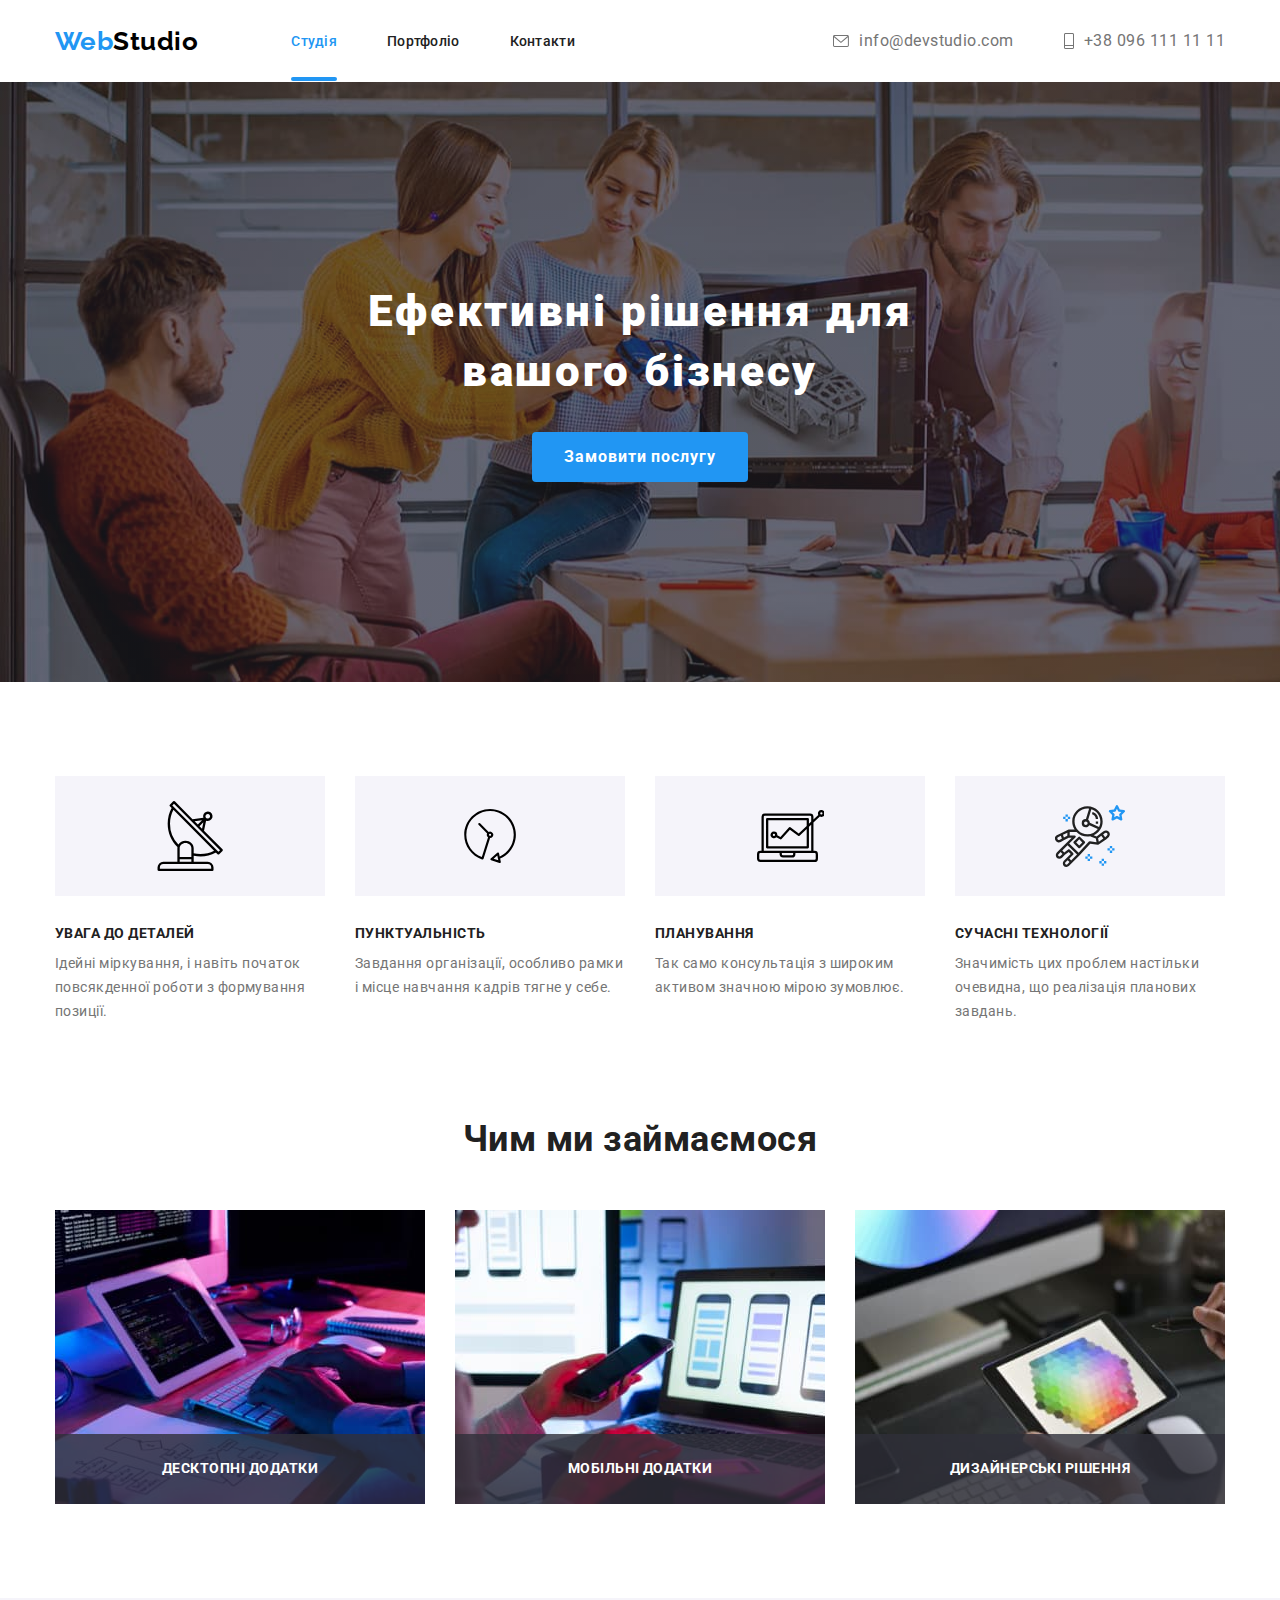
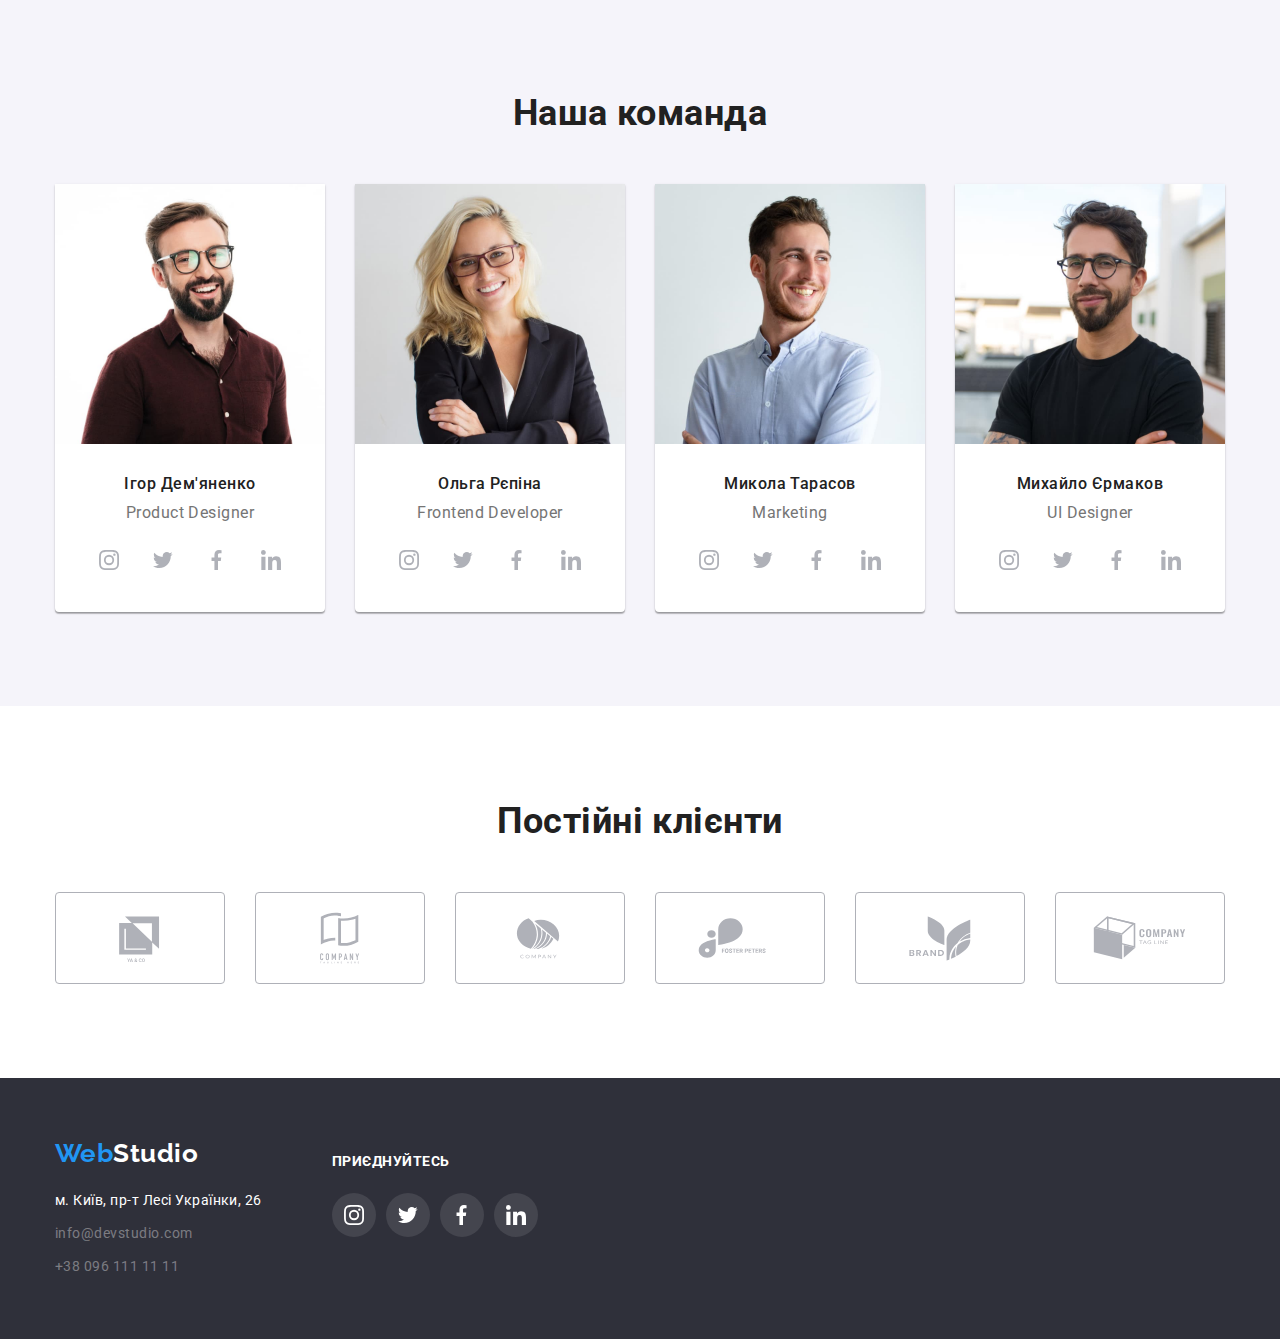
==== index.html @ a4d0cd3f "Initial commit" ====
<!DOCTYPE html>
<html lang="uk">
  <head>
    <meta charset="UTF-8" />
    <meta http-equiv="X-UA-Compatible" content="IE=edge" />
    <meta name="viewport" content="width=device-width, initial-scale=1.0" />
    <title>Головна</title>
    <link
      href="https://fonts.googleapis.com/css2?family=Raleway:wght@700&family=Roboto:wght@400;500;700;900&display=swap"
      rel="stylesheet"
    />
    <link
      rel="stylesheet"
      href="https://cdnjs.cloudflare.com/ajax/libs/modern-normalize/1.1.0/modern-normalize.min.css"
    />
    <link rel="stylesheet" href="./css/styles.css" />
  </head>
  <body>
    <!--headline-->
    <header>
      <div class="container main-nav">
        <!-- container -->
        <!-- <nav> -->
        <a href="index.html" class="logo">
          Web<span class="logoheader">Studio</span>
        </a>
        <ul class="site-nav">
          <li class="item">
            <a href="index.html" class="link current">Студія</a>
          </li>
          <li class="item">
            <a href="portfolio.html" class="link">Портфоліо</a>
          </li>
          <li class="item">
            <a href="" class="link">Контакти</a>
          </li>
        </ul>
        <!-- </nav> -->
        <ul class="site-nav-contact">
          <li class="contact-nav">
            <a href="mailto:info@devstudio.com" class="contact">
              <svg class="contact-top" width="16px" height="12px">
                <use href="./images/icons.svg#icon-envelope-1"></use>
              </svg>

              info@devstudio.com</a
            >
          </li>

          <li class="contact-nav">
            <a href="tel:+380961111111" class="contact">
              <svg class="contact-top" width="10px" height="16px">
                <use href="./images/icons.svg#icon-mob2"></use>
              </svg>
              +38 096 111 11 11</a
            >
          </li>
        </ul>
      </div>
    </header>
    <!--герой-->
    <main>
      <section class="primary-hero">
        <div class="container">
          <h1 class="hero">Ефективні рішення для<br />вашого бізнесу</h1>

          <button data-modal-open type="button" class="hero-button">
            Замовити послугу
          </button>
          <div data-modal class="backdrop is-hidden">
            <div class="modal">
              <button data-modal-close class="close">
                <svg class="close-down" width="11px" height="11px">
                  <use href="./images/icons.svg#icon-close-button"></use>
                </svg>
              </button>
            </div>
          </div>
        </div>
      </section>
      <!--main-->
      <section>
        <div class="container">
          <h2 class="visually-hidden">Наші переваги</h2>
          <ul class="advantage">
            <li class="advantage-item">
              <div class="thumb">
                <div class="thumb-advantage">
                  <svg class="picture" width="70px" height="70px">
                    <use href="./images/icons.svg#icon-antena1"></use>
                  </svg>
                </div>
                <h3 class="title">УВАГА ДО ДЕТАЛЕЙ</h3>
                <p class="text">
                  Ідейні міркування, і навіть початок повсякденної роботи з
                  формування позиції.
                </p>
              </div>
            </li>
            <li class="advantage-item">
              <div class="thumb">
                <div class="thumb-advantage">
                  <svg class="picture" width="70px" height="54px">
                    <use href="./images/icons.svg#icon-watch2"></use>
                  </svg>
                </div>
                <h3 class="title">ПУНКТУАЛЬНІСТЬ</h3>
                <p class="text">
                  Завдання організації, особливо рамки і місце навчання кадрів
                  тягне у себе.
                </p>
              </div>
            </li>

            <li class="advantage-item">
              <div class="thumb">
                <div class="thumb-advantage">
                  <svg class="picture" width="67px" height="70px">
                    <use href="./images/icons.svg#icon-monitor3"></use>
                  </svg>
                </div>
                <h3 class="title">ПЛАНУВАННЯ</h3>
                <p class="text">
                  Так само консультація з широким активом значною мірою
                  зумовлює.
                </p>
              </div>
            </li>

            <li class="advantage-item">
              <div class="thumb">
                <div class="thumb-advantage">
                  <svg class="picture" width="70px" height="70px">
                    <use href="./images/icons.svg#icon-astronaut4"></use>
                  </svg>
                </div>

                <h3 class="title">СУЧАСНІ ТЕХНОЛОГІЇ</h3>
                <p class="text">
                  Значимість цих проблем настільки очевидна, що реалізація
                  планових завдань.
                </p>
              </div>
            </li>
          </ul>
        </div>
      </section>

      <!--specialization-->
      <section class="main-headline">
        <div class="container">
          <h2 class="headline">Чим ми займаємося</h2>
          <ul class="images-work">
            <li class="images-work-item">
              <img src="images/komp1.jpg" alt="комп'ютер" width="370" />
              <div class="images-text">
                <p class="images-name">ДЕСКТОПНІ ДОДАТКИ</p>
              </div>
            </li>
            <li class="images-work-item">
              <img src="images/nout2.jpg" alt="ноутбук" width="370" />
              <div class="images-text">
                <p class="images-name">МОБІЛЬНІ ДОДАТКИ</p>
              </div>
            </li>
            <li class="images-work-item">
              <img src="images/planshet3.jpg" alt="планшет" width="370" />
              <div class="images-text">
                <p class="images-name">ДИЗАЙНЕРСЬКІ РІШЕННЯ</p>
              </div>
            </li>
          </ul>
        </div>
      </section>
      <!--people-->
      <section class="t-person">
        <div class="container">
          <h2 class="headline">Наша команда</h2>

          <ul class="team">
            <li class="team-person">
              <img
                src="images/demyanenko4.jpg"
                alt="Ігор Дем'яненко"
                width="270"
              />
              <h3 class="person-name">Ігор Дем'яненко</h3>
              <p class="position">Product Designer</p>

              <ul class="network">
                <li class="item-network">
                  <a href="" class="it-network">
                    <svg class="logo-network" width="20px" height="20px">
                      <use href="./images/icons.svg#icon-instagram1"></use>
                    </svg>
                  </a>
                </li>

                <li class="item-network">
                  <a href="" class="it-network">
                    <svg class="logo-network" width="20px" height="20px">
                      <use href="./images/icons.svg#icon-twitter2"></use>
                    </svg>
                  </a>
                </li>
                <li class="item-network">
                  <a href="" class="it-network">
                    <svg class="logo-network" width="20px" height="20px">
                      <use href="./images/icons.svg#icon-facebook3"></use>
                    </svg>
                  </a>
                </li>
                <li class="item-network">
                  <a href="" class="it-network">
                    <svg class="logo-network" width="20px" height="20px">
                      <use href="./images/icons.svg#icon-linkedin4"></use>
                    </svg>
                  </a>
                </li>
              </ul>
            </li>
            <li class="team-person">
              <img src="images/repina1.jpg" alt="Ольга Рєпіна" width="270" />
              <h3 class="person-name">Ольга Рєпіна</h3>
              <p class="position">Frontend Developer</p>

              <ul class="network">
                <li class="item-network">
                  <a href="" class="it-network">
                    <svg class="logo-network" width="20px" height="20px">
                      <use href="./images/icons.svg#icon-instagram1"></use>
                    </svg>
                  </a>
                </li>

                <li class="item-network">
                  <a href="" class="it-network">
                    <svg class="logo-network" width="20px" height="20px">
                      <use href="./images/icons.svg#icon-twitter2"></use>
                    </svg>
                  </a>
                </li>
                <li class="item-network">
                  <a href="" class="it-network">
                    <svg class="logo-network" width="20px" height="20px">
                      <use href="./images/icons.svg#icon-facebook3"></use>
                    </svg>
                  </a>
                </li>
                <li class="item-network">
                  <a href="" class="it-network">
                    <svg class="logo-network" width="20px" height="20px">
                      <use href="./images/icons.svg#icon-linkedin4"></use>
                    </svg>
                  </a>
                </li>
              </ul>
            </li>

            <li class="team-person">
              <img src="images/tarasov2.jpg" alt="Микола Тарасов" width="270" />
              <h3 class="person-name">Микола Тарасов</h3>
              <p class="position">Marketing</p>

              <ul class="network">
                <li class="item-network">
                  <a href="" class="it-network">
                    <svg class="logo-network" width="20px" height="20px">
                      <use href="./images/icons.svg#icon-instagram1"></use>
                    </svg>
                  </a>
                </li>

                <li class="item-network">
                  <a href="" class="it-network">
                    <svg class="logo-network" width="20px" height="20px">
                      <use href="./images/icons.svg#icon-twitter2"></use>
                    </svg>
                  </a>
                </li>
                <li class="item-network">
                  <a href="" class="it-network">
                    <svg class="logo-network" width="20px" height="20px">
                      <use href="./images/icons.svg#icon-facebook3"></use>
                    </svg>
                  </a>
                </li>
                <li class="item-network">
                  <a href="" class="it-network">
                    <svg class="logo-network" width="20px" height="20px">
                      <use href="./images/icons.svg#icon-linkedin4"></use>
                    </svg>
                  </a>
                </li>
              </ul>
            </li>
            <li class="team-person">
              <img
                src="images/yermakov3.jpg"
                alt="Михайло Єрмаков"
                width="270"
              />
              <h3 class="person-name">Михайло Єрмаков</h3>
              <p class="position">UI Designer</p>
              <ul class="network">
                <li class="item-network">
                  <a href="" class="it-network">
                    <svg class="logo-network" width="20px" height="20px">
                      <use href="./images/icons.svg#icon-instagram1"></use>
                    </svg>
                  </a>
                </li>

                <li class="item-network">
                  <a href="" class="it-network">
                    <svg class="logo-network" width="20px" height="20px">
                      <use href="./images/icons.svg#icon-twitter2"></use>
                    </svg>
                  </a>
                </li>
                <li class="item-network">
                  <a href="" class="it-network">
                    <svg class="logo-network" width="20px" height="20px">
                      <use href="./images/icons.svg#icon-facebook3"></use>
                    </svg>
                  </a>
                </li>
                <li class="item-network">
                  <a href="" class="it-network">
                    <svg class="logo-network" width="20px" height="20px">
                      <use href="./images/icons.svg#icon-linkedin4"></use>
                    </svg>
                  </a>
                </li>
              </ul>
            </li>
          </ul>
        </div>
      </section>

      <section>
        <div class="container">
          <h2 class="headline">Постійні клієнти</h2>
          <ul class="customers">
            <li class="item-customers">
              <a href="" class="link-logo">
                <svg class="logo-customers" width="106px" height="60px">
                  <use href="./images/icons.svg#icon-Logo1"></use>
                </svg>
              </a>
            </li>
            <li class="item-customers">
              <a href="" class="link-logo">
                <svg class="logo-customers" width="106px" height="60px">
                  <use href="./images/icons.svg#icon-Logo2"></use>
                </svg>
              </a>
            </li>
            <li class="item-customers">
              <a href="" class="link-logo">
                <svg class="logo-customers" width="106px" height="60px">
                  <use href="./images/icons.svg#icon-Logo3"></use>
                </svg>
              </a>
            </li>
            <li class="item-customers">
              <a href="" class="link-logo">
                <svg class="logo-customers" width="106px" height="60px">
                  <use href="./images/icons.svg#icon-Logo4"></use>
                </svg>
              </a>
            </li>
            <li class="item-customers">
              <a href="" class="link-logo">
                <svg class="logo-customers" width="106px" height="60px">
                  <use href="./images/icons.svg#icon-Logo5"></use>
                </svg>
              </a>
            </li>

            <li class="item-customers">
              <a href="" class="link-logo">
                <svg class="logo-customers" width="106px" height="60px">
                  <use href="./images/icons.svg#icon-Logo6"></use>
                </svg>
              </a>
            </li>
          </ul>
        </div>
      </section>
    </main>
    <!--footer-->
    <footer class="footer">
      <div class="container foot-address">
        <div class="cont-footer">
          <a href="index.html" class="logo">
            Web<span class="logofooter">Studio</span>
          </a>

          <div>
            <address class="address info-address">
              <ul>
                <li>
                  <p class="addressfooter">м. Київ, пр-т Лесі Українки, 26</p>
                </li>
                <li>
                  <a href="mailto:info@devstudio.com" class="contactfooter">
                    info@devstudio.com
                  </a>
                </li>
                <li>
                  <a href="tel:+380961111111" class="contactfooter-tel"
                    >+38 096 111 11 11
                  </a>
                </li>
              </ul>
            </address>
          </div>
        </div>

        <div class="foot-network">
          <p class="join">ПРИЄДНУЙТЕСЬ</p>

          <ul class="footer-network-link">
            <li class="footer-network">
              <a href="" class="foot-logo">
                <svg class="footer-logo-network" width="20px" height="20px">
                  <use href="./images/icons.svg#icon-instagram1"></use>
                </svg>
              </a>
            </li>

            <li class="footer-network">
              <a href="" class="foot-logo">
                <svg class="footer-logo-network" width="20px" height="20px">
                  <use href="./images/icons.svg#icon-twitter2"></use>
                </svg>
              </a>
            </li>
            <li class="footer-network">
              <a href="" class="foot-logo">
                <svg class="footer-logo-network" width="20px" height="20px">
                  <use href="./images/icons.svg#icon-facebook3"></use>
                </svg>
              </a>
            </li>
            <li class="footer-network">
              <a href="" class="foot-logo">
                <svg class="footer-logo-network" width="20px" height="20px">
                  <use href="./images/icons.svg#icon-linkedin4"></use>
                </svg>
              </a>
            </li>
          </ul>
        </div>
      </div>
    </footer>
    <script src="./js/modal.js"></script>
  </body>
</html>
---- css/styles.css ----
body {
  color: #757575;
  letter-spacing: 0.03em;
  background-color: #ffffff;
  font-family: Roboto, sans-serif;
  border: 0;
  margin: 0;
}

.container {
  margin-left: auto;
  margin-right: auto;
  width: 1200px;
  padding-left: 15px;
  padding-right: 15px;
}
.portfolio-main {
  border-top: 1px solid #ececec;
}
.main-nav {
  display: flex;
  align-items: center;
  margin: auto;
  width: 1200px;
}
img {
  display: block;
  max-width: 100%;
  height: auto;
}

section {
  padding-top: 94px;
  padding-bottom: 94px;
}
ul,
p,
h2 {
  padding: 0;
  margin: 0;
  list-style: none;
}
.main-headline {
  padding-top: 0;
}
.link,
.logo,
.contact,
.logofooter,
.contactfooter,
.contactfooter-tel {
  text-decoration: none;
  animation-timing-function: cubic-bezier(0.4, 0, 0.2, 1);
  transition-duration: 250ms;
}
:root {
  --text-color: #757575;

  /* основний колір */
  --title-color: #212121;

  /* колір герой */
  --hero-color: #ffffff;

  /* акцент колір */
  --accent-color: #2196f3;

  /* color fon hero */
  --background-color-hero: #2f303a;

  /* fon doka color*/
  --bg-color: #f5f4fa;

  --logo-network-color: #afb1b8;

  --item-work-gap: 30px;
}

.contact:focus,
.contact:hover {
  cursor: pointer;
  color: var(--accent-color);
}
.contact-nav {
  display: flex;
}

.site-nav .link.current {
  color: var(--accent-color);
  position: relative;
}
.site-nav .link.current::after {
  content: "";
  position: absolute;
  bottom: 0;
  display: block;
  width: 100%;
  height: 4px;
  background-color: var(--accent-color);
  border-radius: 2px;
}
.site-nav .item {
  margin-right: 50px;
}
.site-nav .item:last-child {
  margin-right: 0;
}
.site-nav {
  display: flex;
  margin-left: 93px;
  font-weight: 500;
  font-size: 14px;
  line-height: 1, 14;
  letter-spacing: 0.02em;
  align-items: center;
}
.logo {
  color: var(--accent-color);
  font-family: "Raleway";
  font-weight: 700;
  font-size: 26px;
  line-height: 1.19;
}
.logoheader {
  color: #000000;
}

.link {
  color: var(--title-color);
  padding: 32px 0;
  display: block;
  animation-timing-function: cubic-bezier(0.4, 0, 0.2, 1);
  transition-duration: 250ms;
}
.site-nav-contact {
  display: flex;
  margin-left: auto;
}
.site-nav-contact .contact-nav + .contact-nav {
  margin-left: 50px;
}
.contact {
  display: flex;
  align-items: center;
  color: var(--text-color);
  padding: 32px 0;
  animation-timing-function: cubic-bezier(0.4, 0, 0.2, 1);
  transition-duration: 250ms;
}
.contact-top {
  fill: currentColor;
  margin-right: 10px;
}

.footer {
  background-color: var(--background-color-hero);
}
.link:hover,
.link:focus {
  color: var(--accent-color);
  cursor: pointer;
}

.button-portfolio:hover,
.button-portfolio:focus {
  outline: none;
  color: var(--hero-color);
  background-color: var(--accent-color);
  cursor: pointer;
  box-shadow: 0 2px 2px rgba(0, 0, 0, 0.12), 0 1px 2px rgba(0, 0, 0, 0.08),
    0 3px 1px rgba(0, 0, 0, 0.1);
}
.headline {
  margin-top: 0;
  margin-bottom: 50px;
  color: var(--title-color);
  font-weight: 700;
  font-size: 36px;
  line-height: 1.17;
  text-align: center;
}
.primary-hero {
  text-align: center;
  background-color: var(--background-color-hero);
  padding: 200px 0;
  max-width: 1600px;
  margin-left: auto;
  margin-right: auto;
  background-image: linear-gradient(
      to right,
      rgba(47, 48, 58, 0.4),
      rgba(47, 48, 58, 0.4)
    ),
    url("../images/hero.jpg");
}

.hero {
  margin-bottom: 0;
  margin-top: 0;
  color: var(--hero-color);
  font-weight: 900;
  font-size: 44px;
  line-height: 1.36;
  letter-spacing: 0.06em;
  text-align: center;
}
.hero-button {
  padding: 10px 32px;
  margin-top: 30px;
  font-family: Roboto, sans-serif;
  cursor: pointer;
  color: var(--hero-color);
  background-color: var(--accent-color);
  border: var(--accent-color);
  font-weight: 700;
  font-size: 16px;
  line-height: 1.88;
  letter-spacing: 0.06em;
  border-radius: 4px;
  animation-timing-function: cubic-bezier(0.4, 0, 0.2, 1);
  transition-duration: 250ms;
}

.hero-button:hover,
.hero-button:focus {
  background-color: #188ce8;
  border: #188ce8;
}
.images-work {
  display: flex;
  justify-content: center;
}
.images-work-item {
  margin-right: 30px;
  position: relative;
}
.images-work-item:nth-child(3n) {
  margin-right: 0;
}
.images-text {
  display: flex;
  position: absolute;
  height: 70px;
  width: 370px;
  background-color: rgba(47, 48, 58, 0.8);
  bottom: 0;
  align-items: center;
  justify-content: center;
}
.images-name {
  color: var(--hero-color);
  font-weight: 700;
  font-size: 14px;
  line-height: 1.14;
}
.team {
  display: flex;
}
.team-person {
  background-color: var(--hero-color);
  border: 0;
  border-radius: 0px 0px 4px 4px;
  margin-right: 30px;
  box-shadow: 0px 2px 1px rgba(0, 0, 0, 0.2), 0px 1px 1px rgba(0, 0, 0, 0.14),
    0px 1px 3px rgba(0, 0, 0, 0.12);
}
.team-person:nth-child(4n) {
  margin-right: 0;
}
.thumb {
  display: block;
  border-radius: 4px;
  width: 270px;
  margin-left: var(--item-work-gap);
  margin-top: var(--item-work-gap);
}
.thumb-advantage {
  display: flex;
  width: 270px;
  height: 120px;
  background-color: var(--bg-color);
  margin-bottom: var(--item-work-gap);
}
.picture {
  margin: auto;
}
.advantage {
  display: flex;
  padding: 0;
  margin: 0;
  margin-left: calc(-1 * var(--item-work-gap));
  margin-top: calc(-1 * var(--item-work-gap));
}
.advantage-item {
  display: block;
  width: 270px;
  margin-right: 30px;
}
.advantage-item:nth-child(4n) {
  margin-right: 0;
}
.person-name {
  margin-top: 30px;
  margin-bottom: 0;
  color: var(--title-color);
  font-weight: 500;
  font-size: 16px;
  line-height: 1.19;
  text-align: center;
}
.position {
  margin-top: 10px;
  margin-bottom: 16px;
  color: var(--text-color);
  font-size: 16px;
  line-height: 1.19;
  text-align: center;
}
.project-name {
  color: var(--title-color);
  font-weight: 700;
  font-size: 18px;
  line-height: 2;
  letter-spacing: 0.06em;
  padding-left: 24px;
  padding-top: 20px;
}
.project-example {
  color: var(--text-color);
  font-size: 16px;
  line-height: 1.88;
  margin-top: 4px;
  padding-left: 24px;
  padding-bottom: 20px;
}
/* logofooter*/
.logofooter {
  color: #ffffff;
  font-family: "Raleway";
  font-weight: 700;
  font-size: 26px;
  line-height: 1.19;
}
.logoweb {
  color: var(--accent-color);
}
.contactfooter {
  display: inline-block;
  color: #ffffff60;
  font-size: 14px;
  line-height: 1.71;
  margin-bottom: 9px;
  border: 0;
}
.addressfooter {
  color: #ffffff;
  font-size: 14px;
  line-height: 1.71;
  margin: 0;
  margin-bottom: 9px;
  display: inline-block;
  border: 0;
}
.address {
  margin-top: 20px;
  font-style: normal;
}
.button-portfolio {
  padding: 6px 22px;
  font-family: Roboto, sans-serif;
  color: var(--title-color);
  background-color: var(--bg-color);
  font-weight: 500;
  font-size: 16px;
  line-height: 1.63;
  border: 0;
  border-radius: 4px;
  animation-timing-function: cubic-bezier(0.4, 0, 0.2, 1);
  transition-duration: 250ms;
}
.main-bt-portfolio {
  margin-bottom: 50px;
}
.bt-portfolio > .main-bt-portfolio:not(:last-child) {
  margin-right: 8px;
}
.title {
  margin-top: 0;
  margin-bottom: 10px;
  color: var(--title-color);
  font-weight: 700;
  font-size: 14px;
  line-height: 1.14;
}
.text {
  margin-top: 0;
  margin-bottom: 0;
  font-size: 14px;
  line-height: 1.71;
}
.visually-hidden {
  position: absolute;
  white-space: nowrap;
  width: 1px;
  height: 1px;
  overflow: hidden;
  border: 0;
  padding: 0;
  clip: rect(0 0 0 0);
  clip-path: inset(50%);
  margin: -1px;
}
.bt-portfolio {
  display: flex;
  justify-content: center;
}
.work {
  display: flex;
  flex-wrap: wrap;
  padding: 0;
  margin: 0;
  margin-left: calc(-1 * var(--item-work-gap));
  margin-top: calc(-1 * var(--item-work-gap));
}
.card {
  outline: none;
  text-decoration: none;
}
.item-work {
  flex-basis: calc(100% / 3 - var(--item-work-gap));
  margin-left: var(--item-work-gap);
  margin-top: var(--item-work-gap);
  animation-timing-function: cubic-bezier(0.4, 0, 0.2, 1);
  transition-duration: 250ms;
}
.windows {
  position: absolute;
  top: 100%;
  left: 0;
  opacity: 0;
  animation-timing-function: cubic-bezier(0.4, 0, 0.2, 1);
  transition-duration: 250ms;
}
.card:hover .windows {
  opacity: 1;
  transform: translateY(-100%);
}
.card:focus .windows {
  opacity: 1;
  transform: translateY(-100%);
}

.item-work .card:focus .work-name {
  box-shadow: 1px 4px 6px rgba(0, 0, 0, 0.16), 0px 4px 4px rgba(0, 0, 0, 0.06),
    0px 1px 1px rgba(0, 0, 0, 0.12);
}
.text-windows {
  line-height: calc(28 / 18);
  letter-spacing: 0.03em;
  background-color: rgba(33, 150, 243, 0.9);
  color: var(--hero-color);
  font-weight: 400;
  font-size: 18px;
  width: 370px;
  height: 294px;
  padding: 63px 24px;
}
.card-thumb {
  position: relative;
  overflow: hidden;
}
.work .item-work:hover {
  box-shadow: 1px 4px 6px rgba(0, 0, 0, 0.16), 0px 4px 4px rgba(0, 0, 0, 0.06),
    0px 1px 1px rgba(0, 0, 0, 0.12);
}
.work-name {
  border: 1px solid #eeeeee;
}
.footer {
  margin-left: auto;
  margin-right: auto;
}
.t-person {
  background-color: var(--bg-color);
  margin-left: auto;
  margin-right: auto;
}
.foot-address {
  display: flex;
}
.cont-footer {
  padding-top: 60px;
  padding-bottom: 60px;
}
.foot-network {
  padding-top: 72px;
}
.contactfooter-tel {
  display: inline-block;
  color: #ffffff60;
  font-size: 14px;
  line-height: 1.71;
  border: 0;
}
.contactfooter:hover,
.contactfooter:focus,
.contactfooter-tel:hover,
.contactfooter-tel:focus {
  cursor: pointer;
  color: var(--accent-color);
}
.network {
  display: flex;
  justify-content: center;
  margin-bottom: var(--item-work-gap);
}
.it-network {
  display: flex;
  width: 44px;
  height: 44px;
  border-radius: 50%;
  fill: var(--logo-network-color);
  justify-content: center;
  align-items: center;
  animation-timing-function: cubic-bezier(0.4, 0, 0.2, 1);
  transition-duration: 250ms;
}
.item-network:not(:last-child) {
  margin-right: 10px;
}
.it-network:hover {
  border-radius: 50%;
  fill: var(--hero-color);
  background-color: var(--accent-color);
}
.it-network:focus-within {
  outline: none;
  border-radius: 50%;
  fill: var(--hero-color);
  background-color: var(--accent-color);
}
.customers {
  display: flex;
  margin: auto;
}
.link-logo {
  display: flex;
  margin: auto;
  width: 170px;
  height: 92px;
  padding: 16px 32px;
  border: 1px solid #afb1b8;
  border-radius: 4px;
  fill: var(--logo-network-color);
  animation-timing-function: cubic-bezier(0.4, 0, 0.2, 1);
  transition-duration: 250ms;
}
.link-logo:hover {
  cursor: pointer;
  border: 1px solid var(--accent-color);
  fill: var(--accent-color);
}
.logo-customers {
  display: flex;
  margin: auto;
}
.link-logo:focus {
  outline: none;
  border: 1px solid var(--accent-color);
  border-radius: 4px;
  fill: var(--accent-color);
}

.item-customers:not(:last-child) {
  margin-right: var(--item-work-gap);
}
.footer-info {
  display: flex;
}
.footer-network-link {
  display: flex;
}
.info-address {
  margin-right: 70px;
}
.footer-logo-network {
  fill: var(--hero-color);
  display: flex;
  margin: auto;
}
.foot-logo:hover {
  cursor: pointer;
  background-color: var(--accent-color);
}
.foot-logo {
  display: flex;
  height: 44px;
  width: 44px;
  border-radius: 50%;
  fill: var(--hero-color);
  justify-content: center;
  align-items: center;
  background-color: rgba(255, 255, 255, 0.1);
  animation-timing-function: cubic-bezier(0.4, 0, 0.2, 1);
  transition-duration: 250ms;
}
.footer-network:not(:last-child) {
  margin-right: 10px;
}
.join {
  margin-bottom: 20px;
  font-weight: 700;
  font-size: 14px;
  line-height: 1.63;
  color: var(--hero-color);
}
.foot-logo:focus {
  outline: none;
  cursor: pointer;
  background-color: var(--accent-color);
}
.backdrop {
  position: fixed;
  top: 0;
  left: 0;
  width: 100%;
  height: 100%;
  background-color: rgba(0, 0, 0, 0.2);
  animation-timing-function: cubic-bezier(0.4, 0, 0.2, 1);
  transition-duration: 250ms;
  background-color: rgba(0, 0, 0, 0.2);
  z-index: 1;
}
.modal {
  position: absolute;
  top: 50%;
  left: 50%;
  transform: translate(-50%, -50%);
  animation-timing-function: cubic-bezier(0.4, 0, 0.2, 1);
  height: 581px;
  width: 528px;
  background-color: var(--hero-color);
  box-shadow: 0 2px 1px rgba(0, 0, 0, 0.2), 0 1px 1px rgba(0, 0, 0, 0.14),
    0 1px 3px rgba(0, 0, 0, 0.12);
}
.backdrop.is-hidden {
  opacity: 0;
  pointer-events: none;
}
.close {
  outline: none;
  border: 1px solid rgba(0, 0, 0, 0.1);
  border-radius: 50%;
  width: 30px;
  height: 30px;
  position: absolute;
  top: 8px;
  right: 8px;
  background-color: var(--hero-color);
}
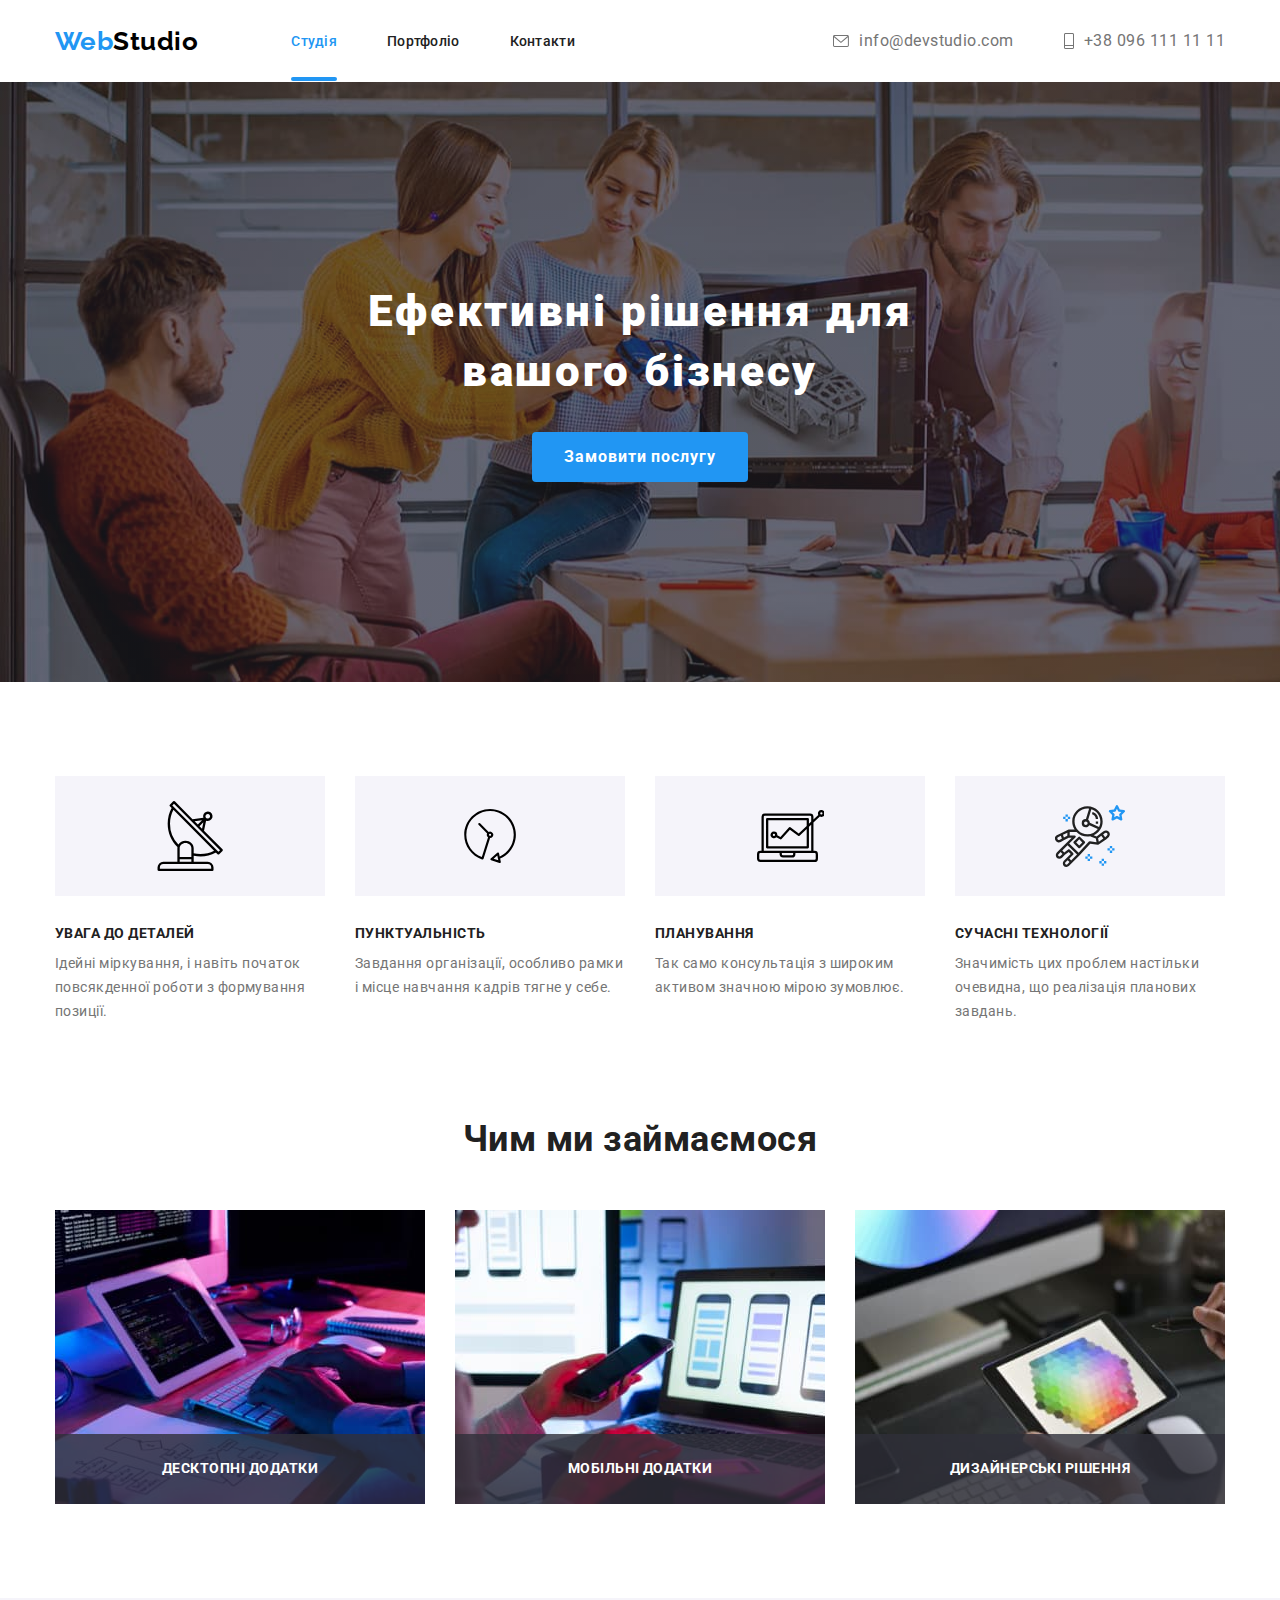
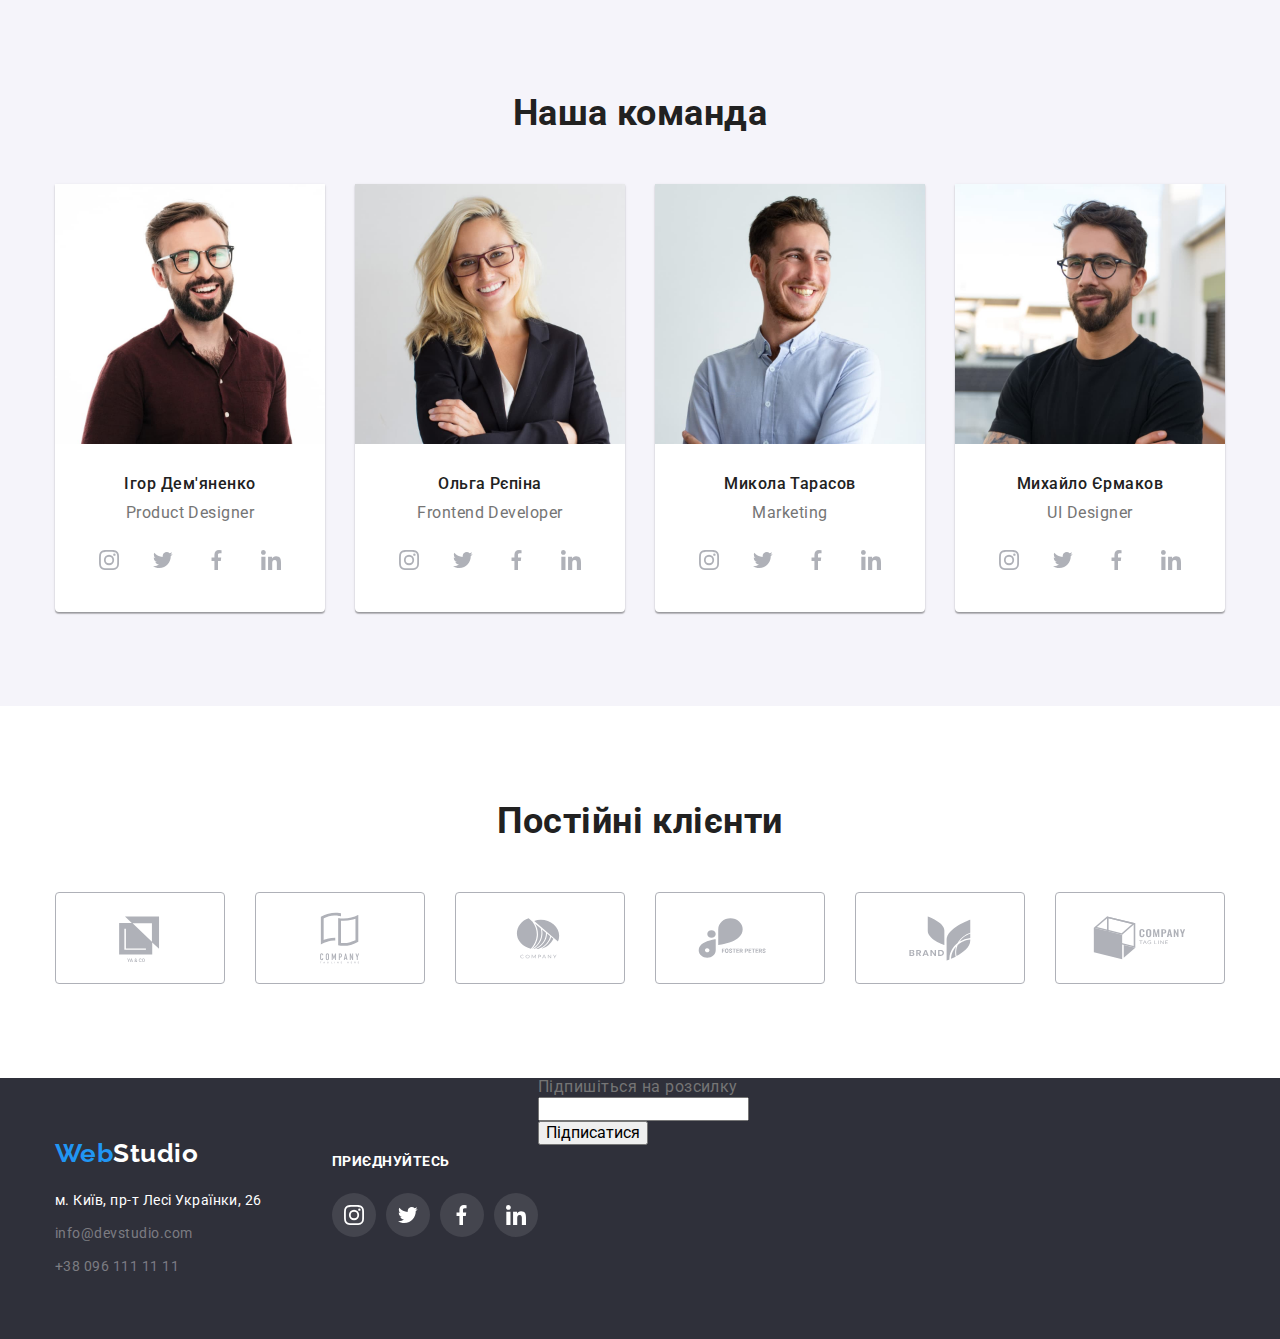
==== commit eb20fc45: "version1" ====
--- a/index.html
+++ b/index.html
@@ -73,8 +73,62 @@
                 <svg class="close-down" width="11px" height="11px">
                   <use href="./images/icons.svg#icon-close-button"></use>
                 </svg>
-              </button>
-            </div>
+                 </button>
+               
+                <form class="modal-contact">
+
+
+                   <p class="modal-title">Залиште свої дані, ми вам передзвонимо</p>
+
+
+
+
+                  
+
+                  <label class="form-label" for="name">Iм'я</label>
+    <div class="form-group">
+                  <input class="form-input" type="text" name="name" id="name"/>
+                  <svg class="modal-icon" width="12px" height="12px">
+                    <use href="./images/icons.svg#icon-people-1"></use>
+                  </svg>
+      
+                </div>
+                  
+
+                  <label class="form-label" for="tel">Телефон</label>
+<div class="form-group">
+                  <input class="form-input" type="tel" name="tel" id="tel"/>
+                  <svg class="modal-icon" width="13px" height="13px">
+                    <use href="./images/icons.svg#icon-tel-1"></use>
+                  </svg>
+                </div>
+
+
+                  <label class="form-label" for="email">Пошта</label>
+                  <div class="form-group">
+                  <input class="form-input" type="email" name="email" id="email" placeholder=""/>
+                  <svg class="modal-icon" width="15px" height="12px">
+                    <use href="./images/icons.svg#icon-letter-1"></use>
+                  </svg>
+                </div>
+
+                  
+                  <label for="coment" class="form-label coment-label">Коментар</label>
+                  <div class="form-group">
+                  <textarea placeholder="Введіть текст" name="coment" id="coment" cols="40" rows="8" ></textarea>
+                   </div>     
+                                
+                   <div class="form-group-agrees">
+                     <label class="checkbox-agrees">
+                  <input type="checkbox" name="agrees" class="checkbox">
+                  <span class="icon">
+                  </span>       
+                   Погоджуюся з розсилкою та приймаю &nbsp;<a href="" class="contract"> Умови договору</a>
+                  </label> 
+                                  </div>
+                          <button class="submit" type="submit">Відправити</button>
+                  </form>
+                   </div>
           </div>
         </div>
       </section>
@@ -453,6 +507,28 @@
             </li>
           </ul>
         </div>
+
+
+
+        <form class="">
+
+          <div class="">
+            <label class="" for="sign">Підпишіться на розсилку</label>
+          </div>
+          <div>
+            <input class="" type="email" name="sign" id="sign" placeholder=""/>
+            </div>
+  
+            <button type="submit" class="sign">Підписатися
+           <!-- <svg class="" width="24px" height="24px">
+            <use href="./images/icons.svg#icon-send"></use>
+             </svg> -->
+             </button>
+         </form>
+
+
+
+
       </div>
     </footer>
     <script src="./js/modal.js"></script>
--- a/css/styles.css
+++ b/css/styles.css
@@ -658,3 +658,181 @@
   right: 8px;
   background-color: var(--hero-color);
 }
+textarea {
+  resize: none;
+}
+.modal-contact {
+  padding: 40px;
+ }
+.modal-title {
+  font-weight: 700;
+  font-size: 20px;
+  line-height: calc(23 / 20);
+  color: var(--title-color);
+    margin-bottom: 12px;
+}
+.form-group {
+  position: relative;
+  display: flex;
+  flex-direction: column;
+  margin-bottom: 10px;
+     }
+
+    
+    
+    
+
+
+
+.modal-icon {
+  position: absolute;
+  transform: translateY(50%);
+  display: flex;
+  top: 8px;
+  left: 15px;
+  animation-timing-function: cubic-bezier(0.4, 0, 0.2, 1);
+  transition-duration: 250ms;
+    } 
+.form-label {
+  font-size: 12px;
+  line-height: calc(14 / 12);
+  letter-spacing: 0.01em;
+  margin-bottom: 4px;
+display: flex;
+  align-items: left;
+
+} 
+.form-input {
+  height: 40px;
+  width: 100%;
+  border-radius: 4px;
+  border: 1px solid rgba(33, 33, 33, 0.2);
+  padding: 11px 12px 11px 42px;
+}
+
+/* .mail {
+  padding-top: 72px;
+} */
+
+
+
+/* .mail-sign {
+display: flex;
+/* width: 358px;
+  height: 50px; */
+  /* margin-left: 93px;
+
+padding-top: 72px;
+  font-weight: 700;
+  font-size: 14px;
+  line-height: 1.63;
+  color: var(--hero-color);
+  letter-spacing: 0.03em;
+} */ 
+
+
+
+/* .email {
+  width: 358px;
+  height: 50px;
+
+} */
+/* .sign {
+
+
+  margin-left: 12px;
+  margin-top: 108px;
+  width: 200px;
+  height: 50px;
+  /* padding-top: 72px; */
+  /* background-color: var(--accent-color);
+font-weight: 700;
+ font-size: 16px;
+ line-height: calc(30 / 16);
+ color: var(--hero-color);
+ letter-spacing: 0.06em;
+
+} */ 
+.form-group-agrees {
+  display: flex;
+  justify-content: center;
+  align-items: center;
+  margin-top: 20px;
+}
+
+  .checkbox-agrees { 
+  display: flex;
+  align-items: center;
+  font-size: 14px;
+  line-height: calc(24 / 14);
+  letter-spacing: 0.03em;
+color: var(--text-color);
+}
+.checkbox {
+  appearance: none;
+} 
+/* .checkbox:focus + .icon {
+  border: 2px solid var(--accent-color);
+  border-radius: 4px;
+ } */
+.checkbox:checked + .icon {
+  background-color: var(--accent-color);
+  background-image: url(../images/icon-check.jpg);
+  background-origin: border-box;
+  border: var(--accent-color);
+}
+
+span[class="icon"] {
+  margin-right: 8px; 
+  width: 16px;
+  height: 15px;
+  border: 2px solid var(--title-color);
+  border-radius: 4px;}
+
+.contract {
+  color: var(--accent-color);
+  }
+.form-input:focus {
+    fill: var(--accent-color);
+}
+.submit {
+  width: 200px;
+  height: 50px;
+  box-shadow: 0px 4px 4px rgba(0, 0, 0, 0.15);
+   background-color:#188ce8;
+   outline: none;
+   font-weight: 700;
+   font-size: 16px;
+   line-height: calc(30 / 16);
+   letter-spacing: 0.06em;
+   color: var(--hero-color);
+   border-radius: 4px;
+   border: none;
+   margin-top: 30px;
+   padding: 0;
+   }
+textarea {
+  padding: 12px 16px;
+  height: 120px;
+  width: 100%;
+  border-radius: 4px;
+  border: 1px solid rgba(33, 33, 33, 0.2);
+  /* margin-bottom: 20px; */
+   }
+textarea::placeholder {
+  color: rgba(117, 117, 117, 0.5);
+}
+textarea:focus,
+textarea:hover,
+textarea:active,
+input:focus, 
+input:hover,
+input:active {
+  outline: none;
+  border: 1px solid #2196F3;
+  }
+  input:focus + .modal-icon, 
+  input:hover + .modal-icon,
+  input:active + .modal-icon {
+fill: var(--accent-color);
+  }
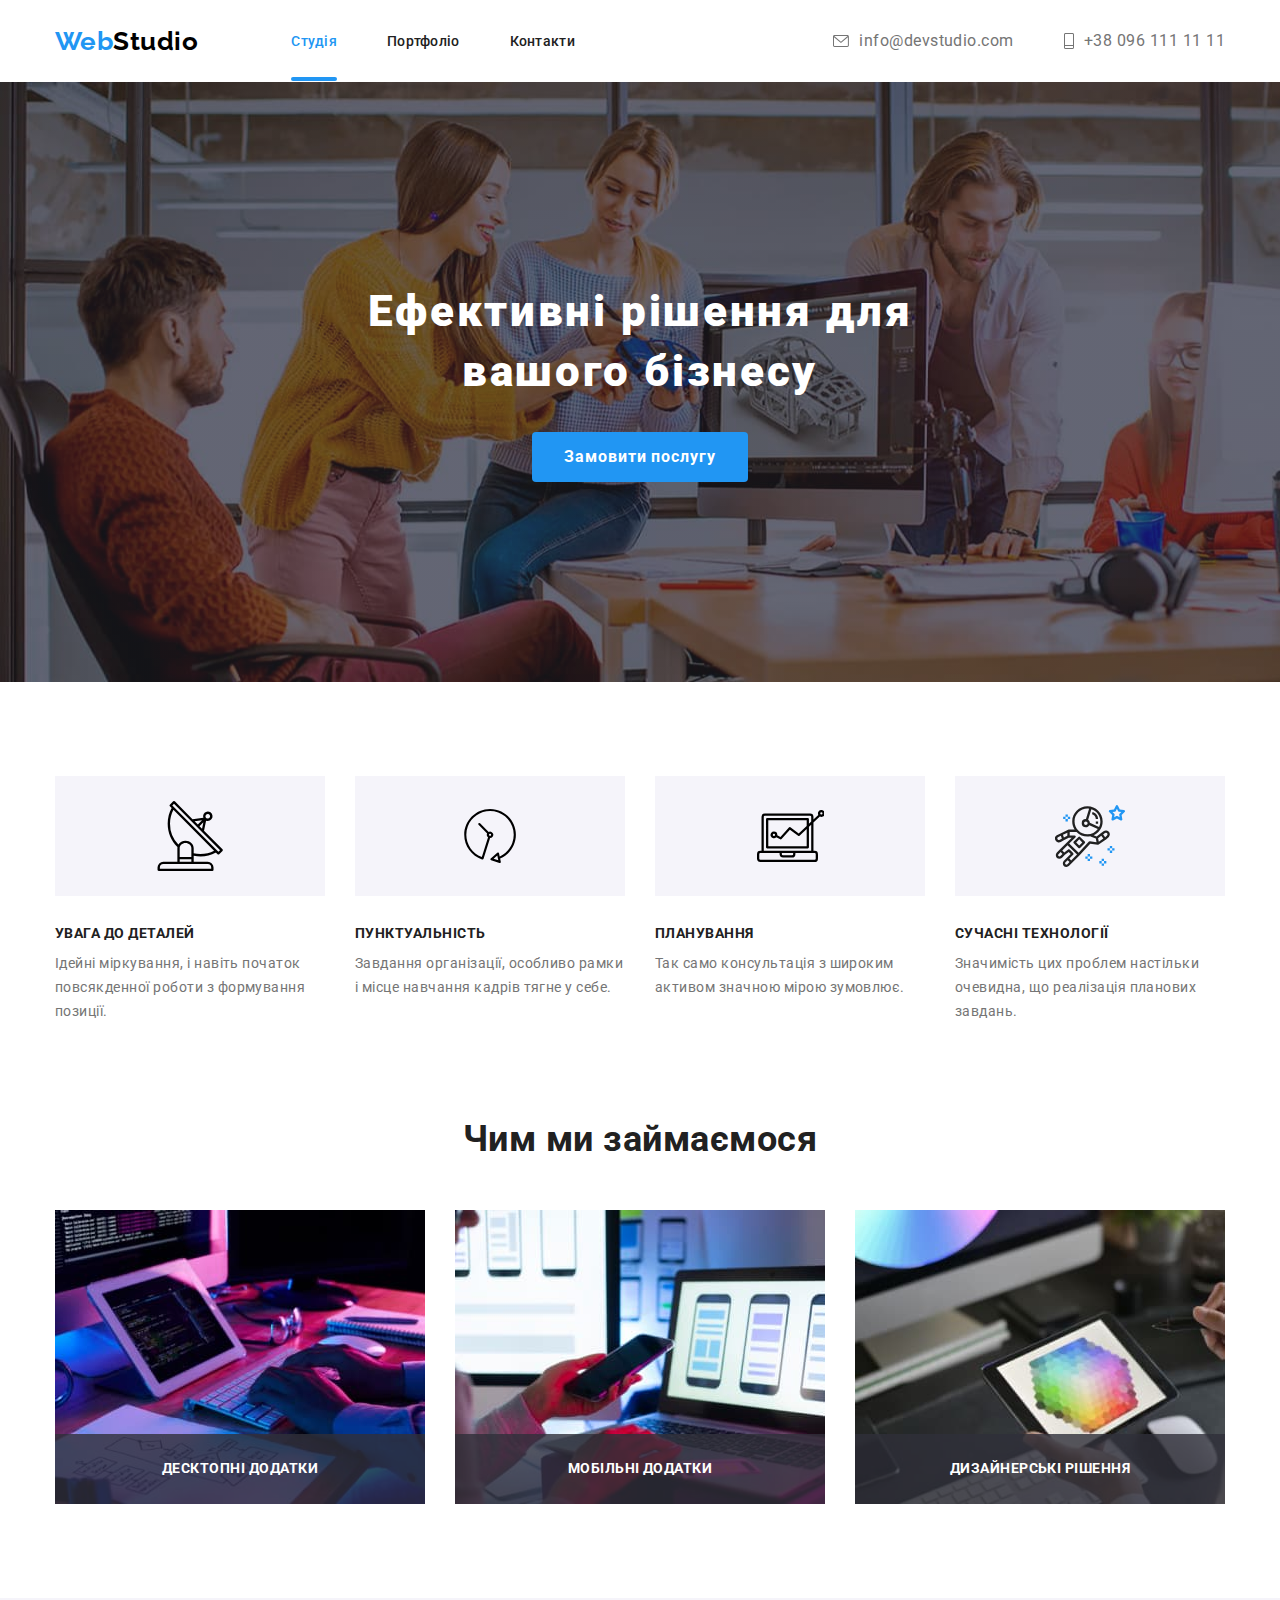
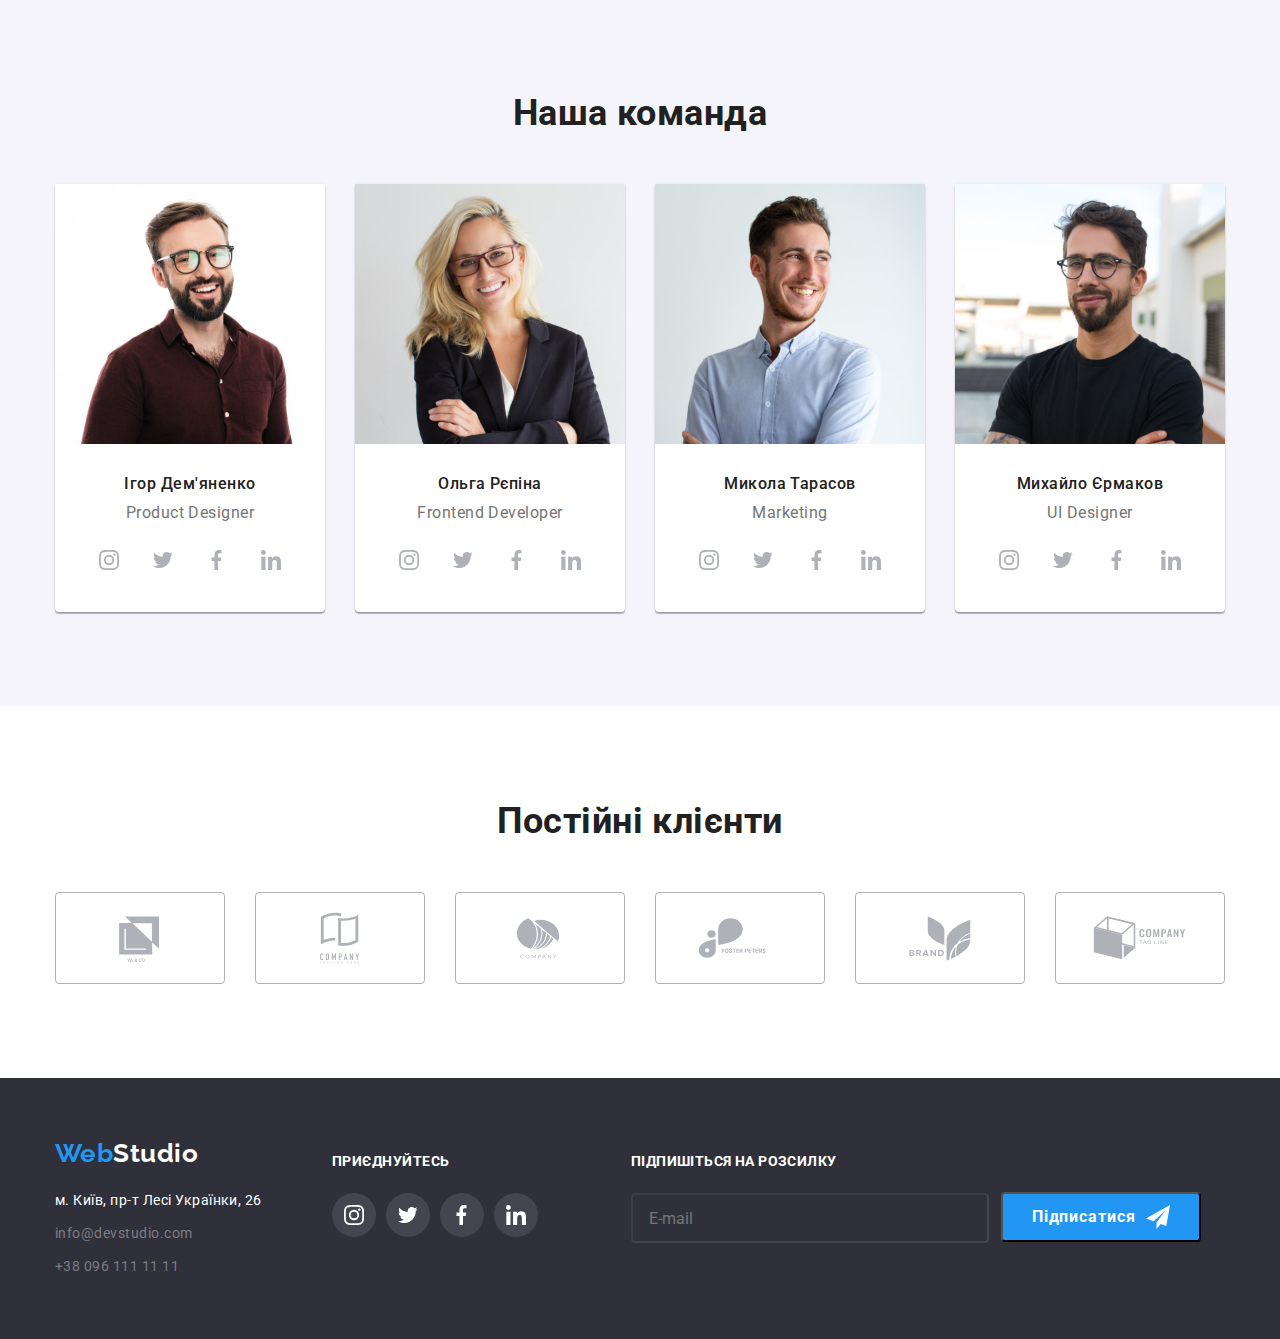
==== commit 4e5adc0d: "fix sign" ====
--- a/index.html
+++ b/index.html
@@ -73,62 +73,71 @@
                 <svg class="close-down" width="11px" height="11px">
                   <use href="./images/icons.svg#icon-close-button"></use>
                 </svg>
-                 </button>
-               
-                <form class="modal-contact">
-
-
-                   <p class="modal-title">Залиште свої дані, ми вам передзвонимо</p>
-
-
-
-
-                  
-
-                  <label class="form-label" for="name">Iм'я</label>
-    <div class="form-group">
-                  <input class="form-input" type="text" name="name" id="name"/>
+              </button>
+
+              <form class="modal-contact">
+                <p class="modal-title">
+                  Залиште свої дані, ми вам передзвонимо
+                </p>
+
+                <label class="form-label" for="name">Iм'я</label>
+                <div class="form-group">
+                  <input class="form-input" type="text" name="name" id="name" />
                   <svg class="modal-icon" width="12px" height="12px">
                     <use href="./images/icons.svg#icon-people-1"></use>
                   </svg>
-      
-                </div>
-                  
-
-                  <label class="form-label" for="tel">Телефон</label>
-<div class="form-group">
-                  <input class="form-input" type="tel" name="tel" id="tel"/>
+                </div>
+
+                <label class="form-label" for="tel">Телефон</label>
+                <div class="form-group">
+                  <input class="form-input" type="tel" name="tel" id="tel" />
                   <svg class="modal-icon" width="13px" height="13px">
                     <use href="./images/icons.svg#icon-tel-1"></use>
                   </svg>
                 </div>
 
-
-                  <label class="form-label" for="email">Пошта</label>
-                  <div class="form-group">
-                  <input class="form-input" type="email" name="email" id="email" placeholder=""/>
+                <label class="form-label" for="email">Пошта</label>
+                <div class="form-group">
+                  <input
+                    class="form-input"
+                    type="email"
+                    name="email"
+                    id="email"
+                    placeholder=""
+                  />
                   <svg class="modal-icon" width="15px" height="12px">
                     <use href="./images/icons.svg#icon-letter-1"></use>
                   </svg>
                 </div>
 
-                  
-                  <label for="coment" class="form-label coment-label">Коментар</label>
-                  <div class="form-group">
-                  <textarea placeholder="Введіть текст" name="coment" id="coment" cols="40" rows="8" ></textarea>
-                   </div>     
-                                
-                   <div class="form-group-agrees">
-                     <label class="checkbox-agrees">
-                  <input type="checkbox" name="agrees" class="checkbox">
-                  <span class="icon">
-                  </span>       
-                   Погоджуюся з розсилкою та приймаю &nbsp;<a href="" class="contract"> Умови договору</a>
-                  </label> 
-                                  </div>
-                          <button class="submit" type="submit">Відправити</button>
-                  </form>
-                   </div>
+                <label for="coment" class="form-label coment-label"
+                  >Коментар</label
+                >
+                <div class="form-group">
+                  <textarea
+                    placeholder="Введіть текст"
+                    name="coment"
+                    id="coment"
+                    cols="40"
+                    rows="8"
+                  ></textarea>
+                </div>
+
+                <div class="form-group-agrees">
+                  <label class="checkbox-agrees">
+                    <input type="checkbox" name="agrees" class="checkbox" />
+                    <span class="icon"> </span>
+                    Погоджуюся з розсилкою та приймаю &nbsp;<a
+                      href=""
+                      class="contract"
+                    >
+                      Умови договору</a
+                    >
+                  </label>
+                </div>
+                <button class="submit" type="submit">Відправити</button>
+              </form>
+            </div>
           </div>
         </div>
       </section>
@@ -508,25 +517,24 @@
           </ul>
         </div>
 
-
-
-        <form class="">
-
-          <div class="">
-            <label class="" for="sign">Підпишіться на розсилку</label>
+        <form class="mail-sign">
+          <div class="footer-sign">
+          
+            <label for="sign" class="label-sign">Підпишіться на розсилку
+               
+            </label>
+          
+          <input id="sign" class="input-sign" type="email" name="sign" placeholder="E-mail"/>
+           
           </div>
-          <div>
-            <input class="" type="email" name="sign" id="sign" placeholder=""/>
-            </div>
-  
-            <button type="submit" class="sign">Підписатися
-           <!-- <svg class="" width="24px" height="24px">
+
+          <button type="submit" class="button-sign">
+            Підписатися
+            <svg class="icon-sign" width="24px" height="24px">
             <use href="./images/icons.svg#icon-send"></use>
-             </svg> -->
-             </button>
-         </form>
-
-
+             </svg>
+          </button>
+        </form>
 
 
       </div>
--- a/css/styles.css
+++ b/css/styles.css
@@ -658,31 +658,31 @@
   right: 8px;
   background-color: var(--hero-color);
 }
+.close:focus,
+.close:hover
+{
+  cursor: pointer;
+  fill: var(--accent-color);
+  }
 textarea {
   resize: none;
 }
 .modal-contact {
   padding: 40px;
- }
+}
 .modal-title {
   font-weight: 700;
   font-size: 20px;
   line-height: calc(23 / 20);
   color: var(--title-color);
-    margin-bottom: 12px;
+  margin-bottom: 12px;
 }
 .form-group {
   position: relative;
   display: flex;
   flex-direction: column;
   margin-bottom: 10px;
-     }
-
-    
-    
-    
-
-
+}
 
 .modal-icon {
   position: absolute;
@@ -692,16 +692,15 @@
   left: 15px;
   animation-timing-function: cubic-bezier(0.4, 0, 0.2, 1);
   transition-duration: 250ms;
-    } 
+}
 .form-label {
   font-size: 12px;
   line-height: calc(14 / 12);
   letter-spacing: 0.01em;
   margin-bottom: 4px;
-display: flex;
+  display: flex;
   align-items: left;
-
-} 
+}
 .form-input {
   height: 40px;
   width: 100%;
@@ -709,50 +708,60 @@
   border: 1px solid rgba(33, 33, 33, 0.2);
   padding: 11px 12px 11px 42px;
 }
-
-/* .mail {
-  padding-top: 72px;
-} */
-
-
-
-/* .mail-sign {
+.mail-sign {
 display: flex;
-/* width: 358px;
-  height: 50px; */
-  /* margin-left: 93px;
-
-padding-top: 72px;
-  font-weight: 700;
+}
+
+.label-sign {
+font-weight: 700;
   font-size: 14px;
   line-height: 1.63;
   color: var(--hero-color);
   letter-spacing: 0.03em;
-} */ 
-
-
-
-/* .email {
-  width: 358px;
+  text-transform: uppercase;
+  margin-bottom: 20px;
+}
+
+.input-sign {
+width: 358px;
   height: 50px;
-
-} */
-/* .sign {
-
-
-  margin-left: 12px;
-  margin-top: 108px;
+  border-color: rgba(255, 255, 255, 0.1);
+  border-radius: 4px;
+  background-color: var(--background-color-hero) ;
+  padding-left: 16px;
+}
+.button-sign {
   width: 200px;
   height: 50px;
-  /* padding-top: 72px; */
-  /* background-color: var(--accent-color);
-font-weight: 700;
+  margin-left: 12px;
+  margin-top: 114px;
+  font-weight: 700;
  font-size: 16px;
  line-height: calc(30 / 16);
  color: var(--hero-color);
  letter-spacing: 0.06em;
-
-} */ 
+  background-color: var(--accent-color);
+  border-radius: 4px;
+  fill: var(--bg-color);
+  display: flex;
+  justify-content: center;
+  align-items: center;
+    }
+  .button-sign:hover,
+  .button-sign:focus,
+  .button-sign:active {
+    box-shadow: 0px 4px 4px rgba(0, 0, 0, 0.15);
+  } 
+
+.icon-sign {
+  margin-left: 10px;
+} 
+.footer-sign {
+  display: flex;
+  flex-direction: column;
+  margin-left: 93px;
+  margin-top: 72px;
+}
 .form-group-agrees {
   display: flex;
   justify-content: center;
@@ -760,79 +769,85 @@
   margin-top: 20px;
 }
 
-  .checkbox-agrees { 
+.checkbox-agrees {
   display: flex;
   align-items: center;
   font-size: 14px;
   line-height: calc(24 / 14);
   letter-spacing: 0.03em;
-color: var(--text-color);
+  color: var(--text-color);
 }
 .checkbox {
-  appearance: none;
-} 
+    display: none;
+}
+
 /* .checkbox:focus + .icon {
   border: 2px solid var(--accent-color);
   border-radius: 4px;
- } */
+ }  */
 .checkbox:checked + .icon {
   background-color: var(--accent-color);
   background-image: url(../images/icon-check.jpg);
   background-origin: border-box;
   border: var(--accent-color);
-}
+  }
 
 span[class="icon"] {
-  margin-right: 8px; 
+  margin-right: 8px;
   width: 16px;
   height: 15px;
   border: 2px solid var(--title-color);
-  border-radius: 4px;}
+  border-radius: 4px;
+}
 
 .contract {
   color: var(--accent-color);
-  }
+}
 .form-input:focus {
-    fill: var(--accent-color);
+  fill: var(--accent-color);
 }
 .submit {
   width: 200px;
   height: 50px;
+   background-color: #188ce8;
+  outline: none;
+  font-weight: 700;
+  font-size: 16px;
+  line-height: calc(30 / 16);
+  letter-spacing: 0.06em;
+  color: var(--hero-color);
+  border-radius: 4px;
+  border: none;
+  margin-top: 30px;
+  padding: 0;
+}
+.submit:focus,
+.submit:hover {
+  cursor: pointer;
   box-shadow: 0px 4px 4px rgba(0, 0, 0, 0.15);
-   background-color:#188ce8;
-   outline: none;
-   font-weight: 700;
-   font-size: 16px;
-   line-height: calc(30 / 16);
-   letter-spacing: 0.06em;
-   color: var(--hero-color);
-   border-radius: 4px;
-   border: none;
-   margin-top: 30px;
-   padding: 0;
-   }
+  background-color: var(--accent-color);
+}
 textarea {
   padding: 12px 16px;
   height: 120px;
   width: 100%;
   border-radius: 4px;
   border: 1px solid rgba(33, 33, 33, 0.2);
-  /* margin-bottom: 20px; */
-   }
+}
 textarea::placeholder {
   color: rgba(117, 117, 117, 0.5);
 }
 textarea:focus,
 textarea:hover,
 textarea:active,
-input:focus, 
+input:focus,
 input:hover,
 input:active {
   outline: none;
-  border: 1px solid #2196F3;
-  }
-  input:focus + .modal-icon, 
-  input:hover + .modal-icon,
-  input:active + .modal-icon {
-fill: var(--accent-color);
-  }
+  border: 1px solid #2196f3;
+}
+input:focus + .modal-icon,
+input:hover + .modal-icon,
+input:active + .modal-icon {
+  fill: var(--accent-color);
+}
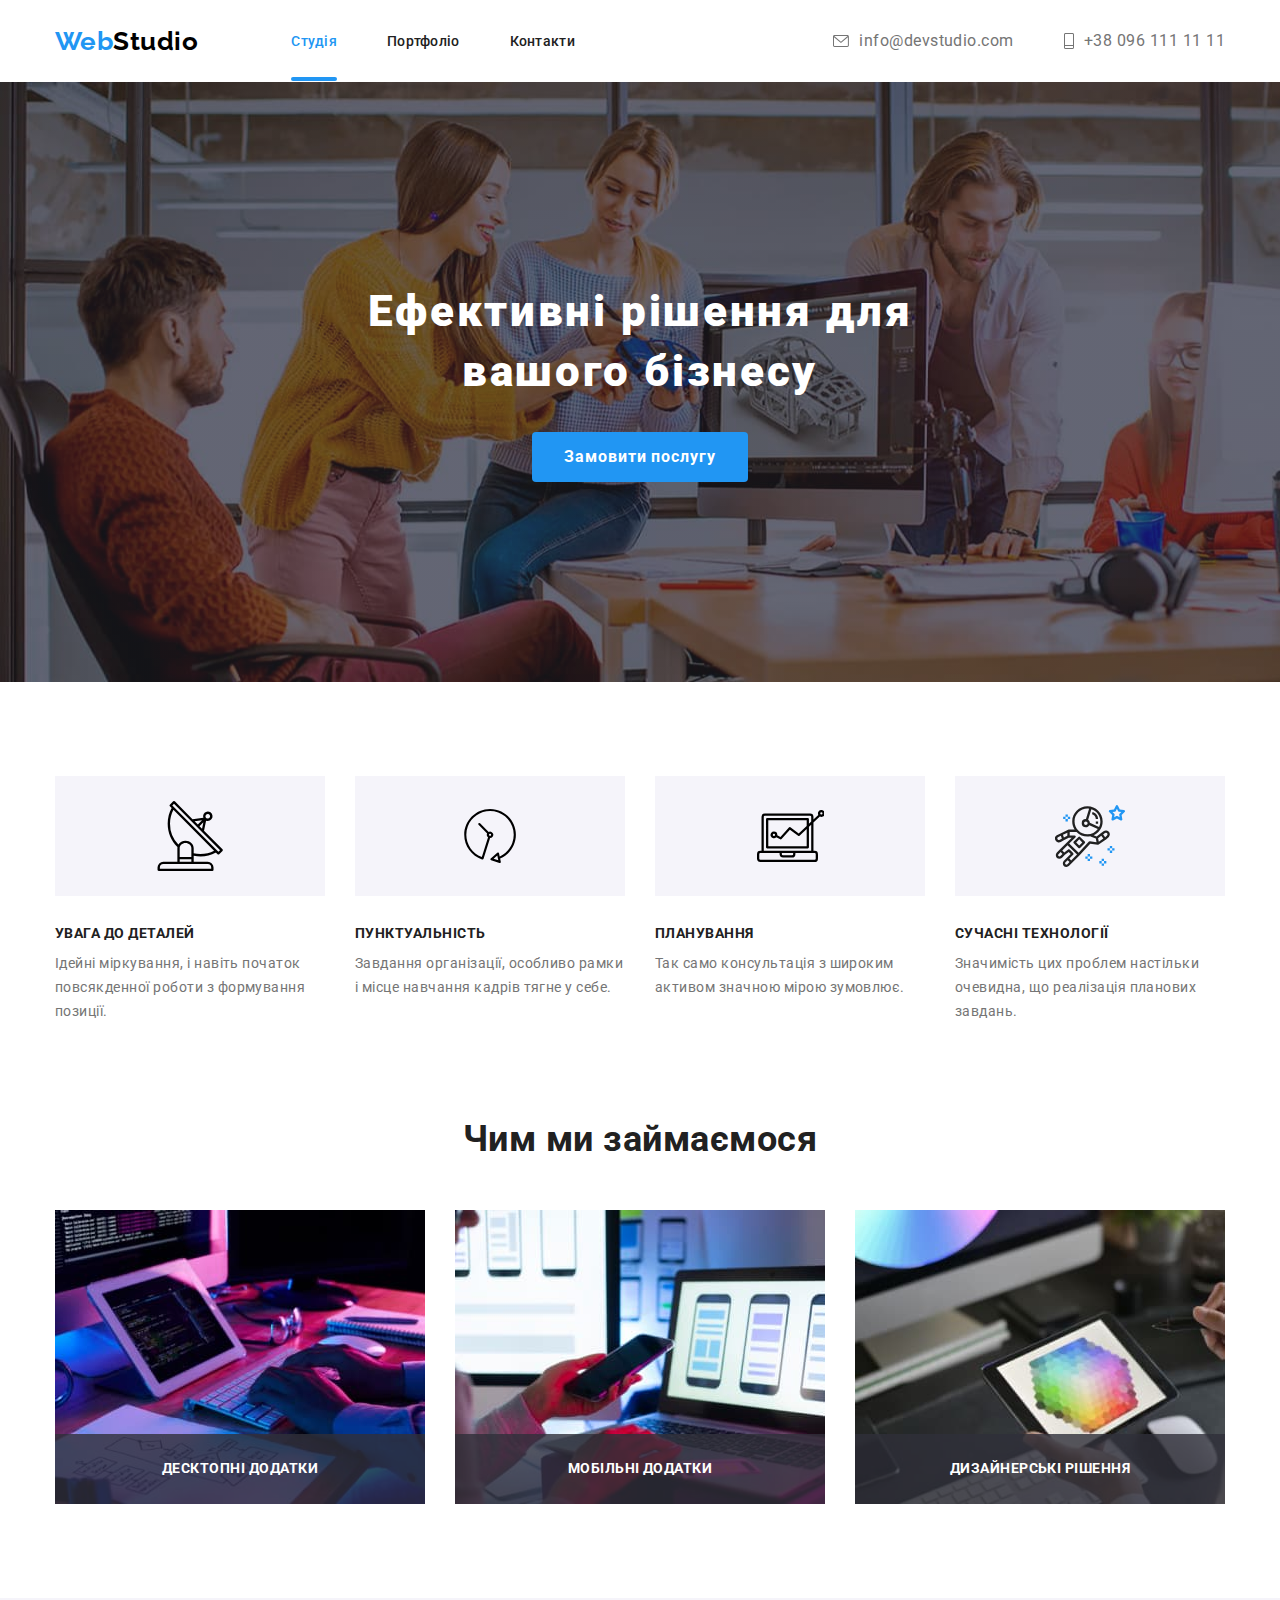
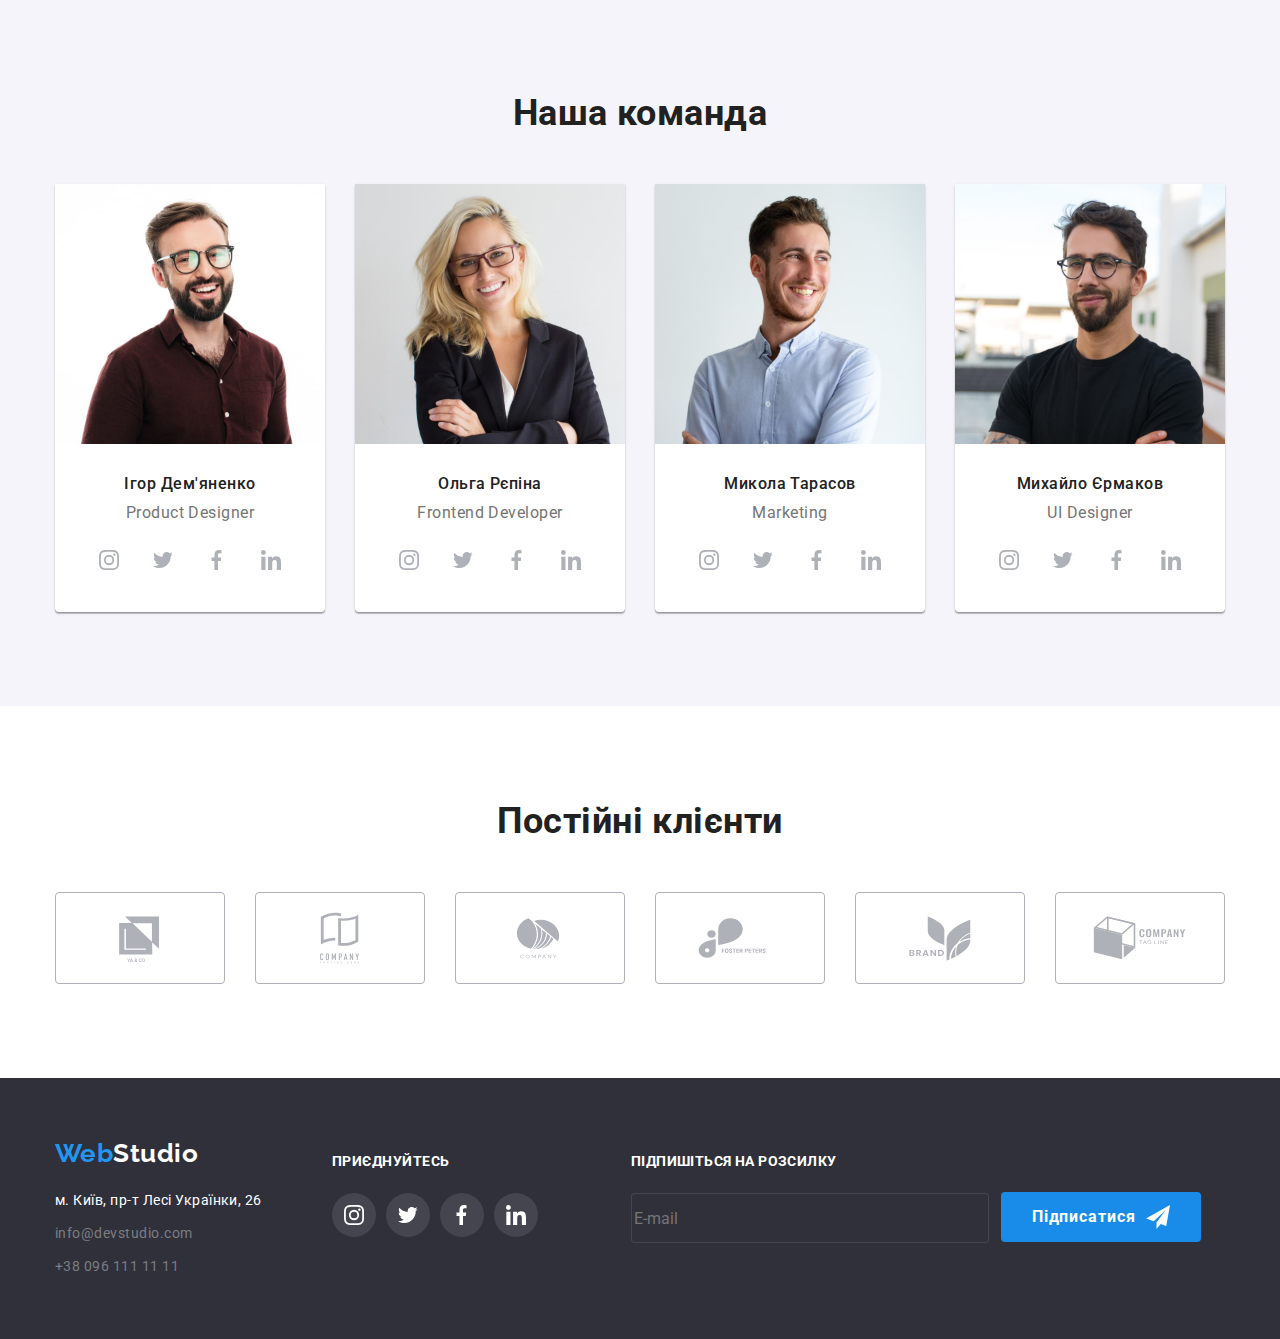
==== commit 11702e96: "fix footer" ====
--- a/index.html
+++ b/index.html
@@ -519,24 +519,25 @@
 
         <form class="mail-sign">
           <div class="footer-sign">
-          
-            <label for="sign" class="label-sign">Підпишіться на розсилку
-               
+            
+            <label
+              ><p class="label-sign-footer">Підпишіться на розсилку</p>
+              <input
+                class="input-sign"
+                type="email"
+                name="sign"
+                placeholder="E-mail"
+              />
             </label>
-          
-          <input id="sign" class="input-sign" type="email" name="sign" placeholder="E-mail"/>
-           
           </div>
 
           <button type="submit" class="button-sign">
             Підписатися
             <svg class="icon-sign" width="24px" height="24px">
-            <use href="./images/icons.svg#icon-send"></use>
-             </svg>
+              <use href="./images/icons.svg#icon-send"></use>
+            </svg>
           </button>
         </form>
-
-
       </div>
     </footer>
     <script src="./js/modal.js"></script>
--- a/css/styles.css
+++ b/css/styles.css
@@ -154,6 +154,7 @@
 
 .footer {
   background-color: var(--background-color-hero);
+  padding: 60px 0;
 }
 .link:hover,
 .link:focus {
@@ -425,6 +426,8 @@
 .card {
   outline: none;
   text-decoration: none;
+  animation-timing-function: cubic-bezier(0.4, 0, 0.2, 1);
+  transition-duration: 250ms;
 }
 .item-work {
   flex-basis: calc(100% / 3 - var(--item-work-gap));
@@ -475,6 +478,8 @@
 }
 .work-name {
   border: 1px solid #eeeeee;
+  animation-timing-function: cubic-bezier(0.4, 0, 0.2, 1);
+  transition-duration: 250ms;
 }
 .footer {
   margin-left: auto;
@@ -488,12 +493,12 @@
 .foot-address {
   display: flex;
 }
-.cont-footer {
+/* .cont-footer {
   padding-top: 60px;
   padding-bottom: 60px;
-}
+} */
 .foot-network {
-  padding-top: 72px;
+  padding-top: 12px;
 }
 .contactfooter-tel {
   display: inline-block;
@@ -501,6 +506,8 @@
   font-size: 14px;
   line-height: 1.71;
   border: 0;
+  animation-timing-function: cubic-bezier(0.4, 0, 0.2, 1);
+  transition-duration: 250ms;
 }
 .contactfooter:hover,
 .contactfooter:focus,
@@ -657,13 +664,14 @@
   top: 8px;
   right: 8px;
   background-color: var(--hero-color);
-}
-.close:focus,
-.close:hover
-{
-  cursor: pointer;
+  display: flex;
+  align-items: center;
+  justify-content: center;
+  cursor: pointer;
+}
+.close:hover {
   fill: var(--accent-color);
-  }
+}
 textarea {
   resize: none;
 }
@@ -699,7 +707,6 @@
   letter-spacing: 0.01em;
   margin-bottom: 4px;
   display: flex;
-  align-items: left;
 }
 .form-input {
   height: 40px;
@@ -709,58 +716,63 @@
   padding: 11px 12px 11px 42px;
 }
 .mail-sign {
-display: flex;
-}
-
-.label-sign {
-font-weight: 700;
+  display: flex;
+  margin-left: 93px;
+}
+
+.label-sign-footer {
+  font-weight: 700;
   font-size: 14px;
   line-height: 1.63;
   color: var(--hero-color);
   letter-spacing: 0.03em;
   text-transform: uppercase;
-  margin-bottom: 20px;
 }
 
 .input-sign {
-width: 358px;
+  border: 1px solid transparent;
+  width: 358px;
   height: 50px;
   border-color: rgba(255, 255, 255, 0.1);
   border-radius: 4px;
-  background-color: var(--background-color-hero) ;
-  padding-left: 16px;
+  background-color: var(--background-color-hero);
+  margin-top: 20px;
 }
 .button-sign {
   width: 200px;
   height: 50px;
   margin-left: 12px;
-  margin-top: 114px;
-  font-weight: 700;
- font-size: 16px;
- line-height: calc(30 / 16);
- color: var(--hero-color);
- letter-spacing: 0.06em;
-  background-color: var(--accent-color);
+  margin-top: 54px;
+  font-weight: 700;
+  font-size: 16px;
+  line-height: calc(30 / 16);
+  color: var(--hero-color);
+  letter-spacing: 0.06em;
+  background-color: #188ce8;
   border-radius: 4px;
   fill: var(--bg-color);
   display: flex;
   justify-content: center;
   align-items: center;
-    }
-  .button-sign:hover,
-  .button-sign:focus,
-  .button-sign:active {
-    box-shadow: 0px 4px 4px rgba(0, 0, 0, 0.15);
-  } 
+  border: none;
+  cursor: pointer;
+  animation-timing-function: cubic-bezier(0.4, 0, 0.2, 1);
+  transition-duration: 250ms;
+}
+.button-sign:hover,
+.button-sign:focus,
+.button-sign:active {
+  box-shadow: 0px 4px 4px rgba(0, 0, 0, 0.15);
+  background-color: rgba(33, 150, 243, 1);
+}
 
 .icon-sign {
   margin-left: 10px;
-} 
+}
 .footer-sign {
   display: flex;
   flex-direction: column;
-  margin-left: 93px;
-  margin-top: 72px;
+  padding-top: 12px;
 }
 .form-group-agrees {
   display: flex;
@@ -778,19 +790,28 @@
   color: var(--text-color);
 }
 .checkbox {
-    display: none;
-}
-
-/* .checkbox:focus + .icon {
+  position: absolute;
+  white-space: nowrap;
+  width: 1px;
+  height: 1px;
+  overflow: hidden;
+  border: 0;
+  padding: 0;
+  clip: rect(0 0 0 0);
+  clip-path: inset(50%);
+  margin: -1px;
+}
+.checkbox:focus + .icon,
+.checkbox:hover + .icon {
   border: 2px solid var(--accent-color);
-  border-radius: 4px;
- }  */
+  border-color: var(--accent-color);
+  border-radius: 4px;
+}
 .checkbox:checked + .icon {
-  background-color: var(--accent-color);
   background-image: url(../images/icon-check.jpg);
   background-origin: border-box;
   border: var(--accent-color);
-  }
+}
 
 span[class="icon"] {
   margin-right: 8px;
@@ -809,7 +830,7 @@
 .submit {
   width: 200px;
   height: 50px;
-   background-color: #188ce8;
+  background-color: #188ce8;
   outline: none;
   font-weight: 700;
   font-size: 16px;
@@ -820,6 +841,8 @@
   border: none;
   margin-top: 30px;
   padding: 0;
+  animation-timing-function: cubic-bezier(0.4, 0, 0.2, 1);
+  transition-duration: 250ms;
 }
 .submit:focus,
 .submit:hover {
@@ -833,6 +856,8 @@
   width: 100%;
   border-radius: 4px;
   border: 1px solid rgba(33, 33, 33, 0.2);
+  animation-timing-function: cubic-bezier(0.4, 0, 0.2, 1);
+  transition-duration: 250ms;
 }
 textarea::placeholder {
   color: rgba(117, 117, 117, 0.5);
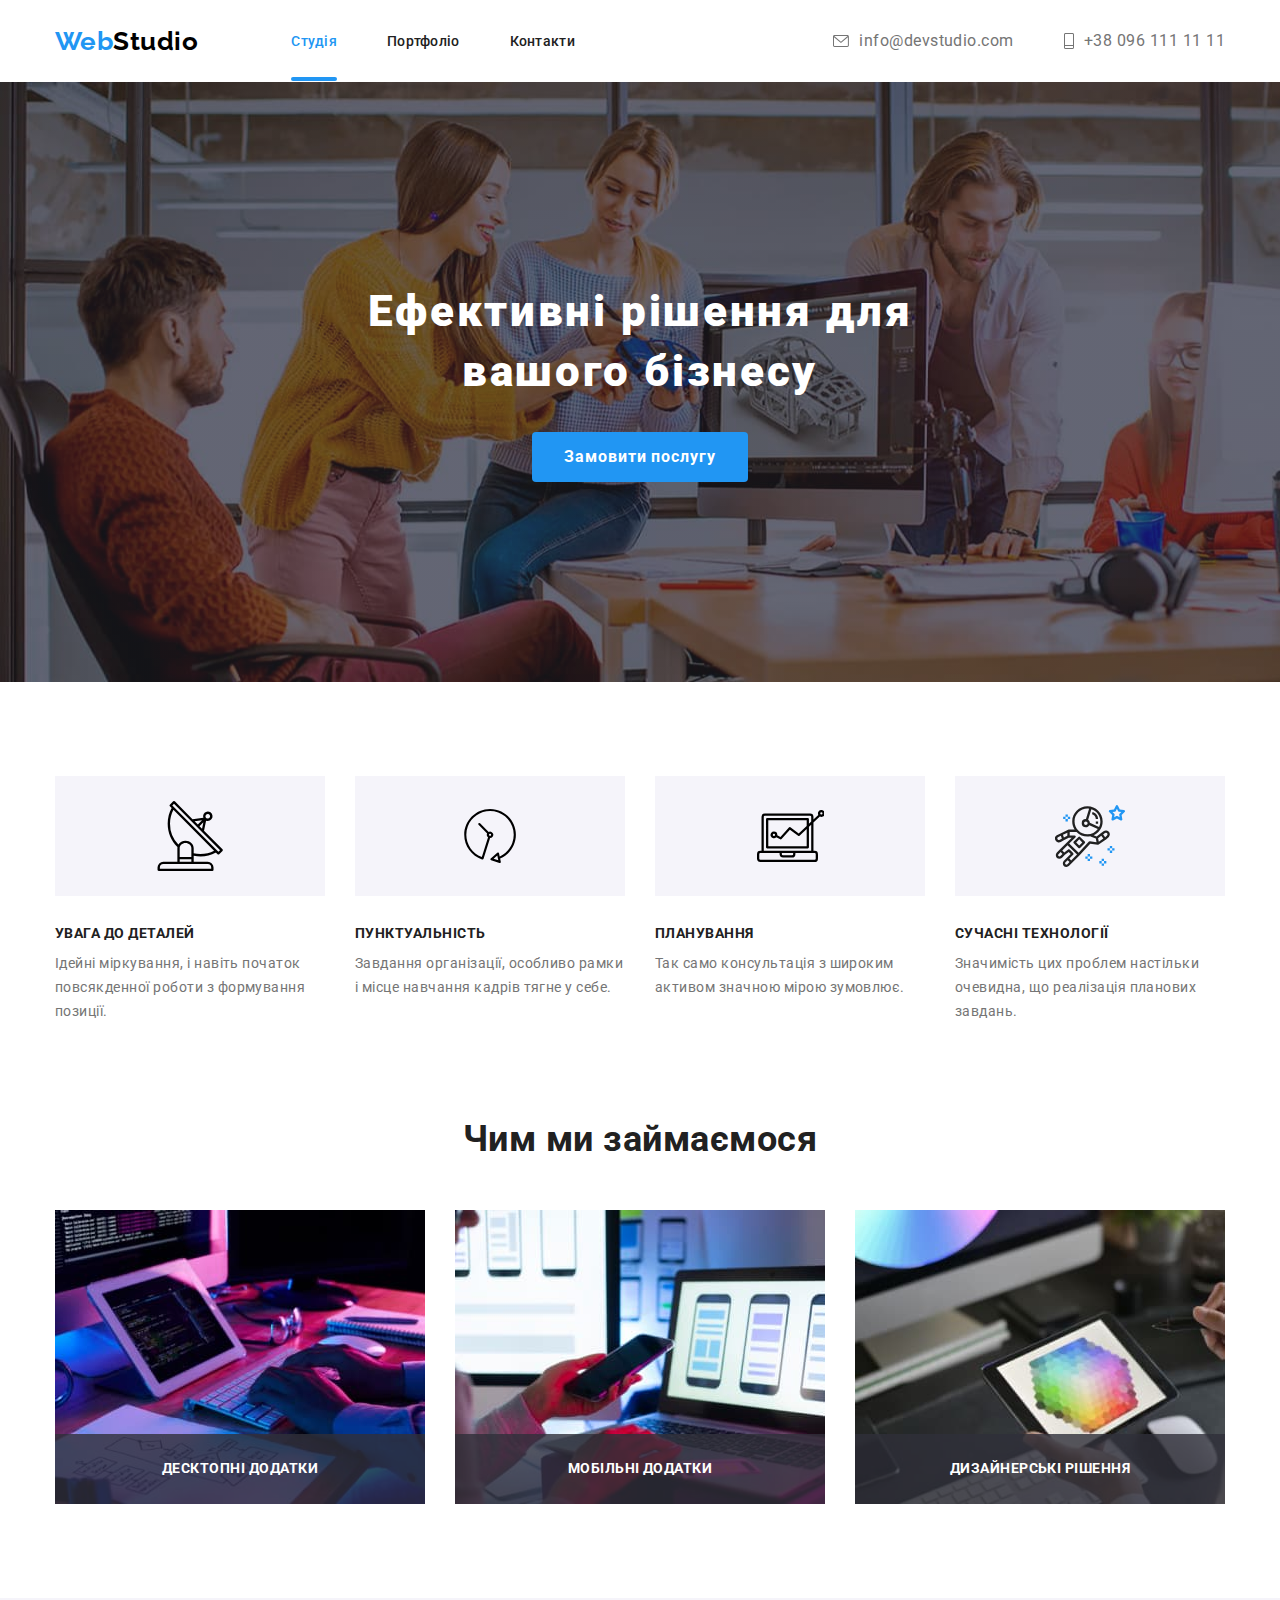
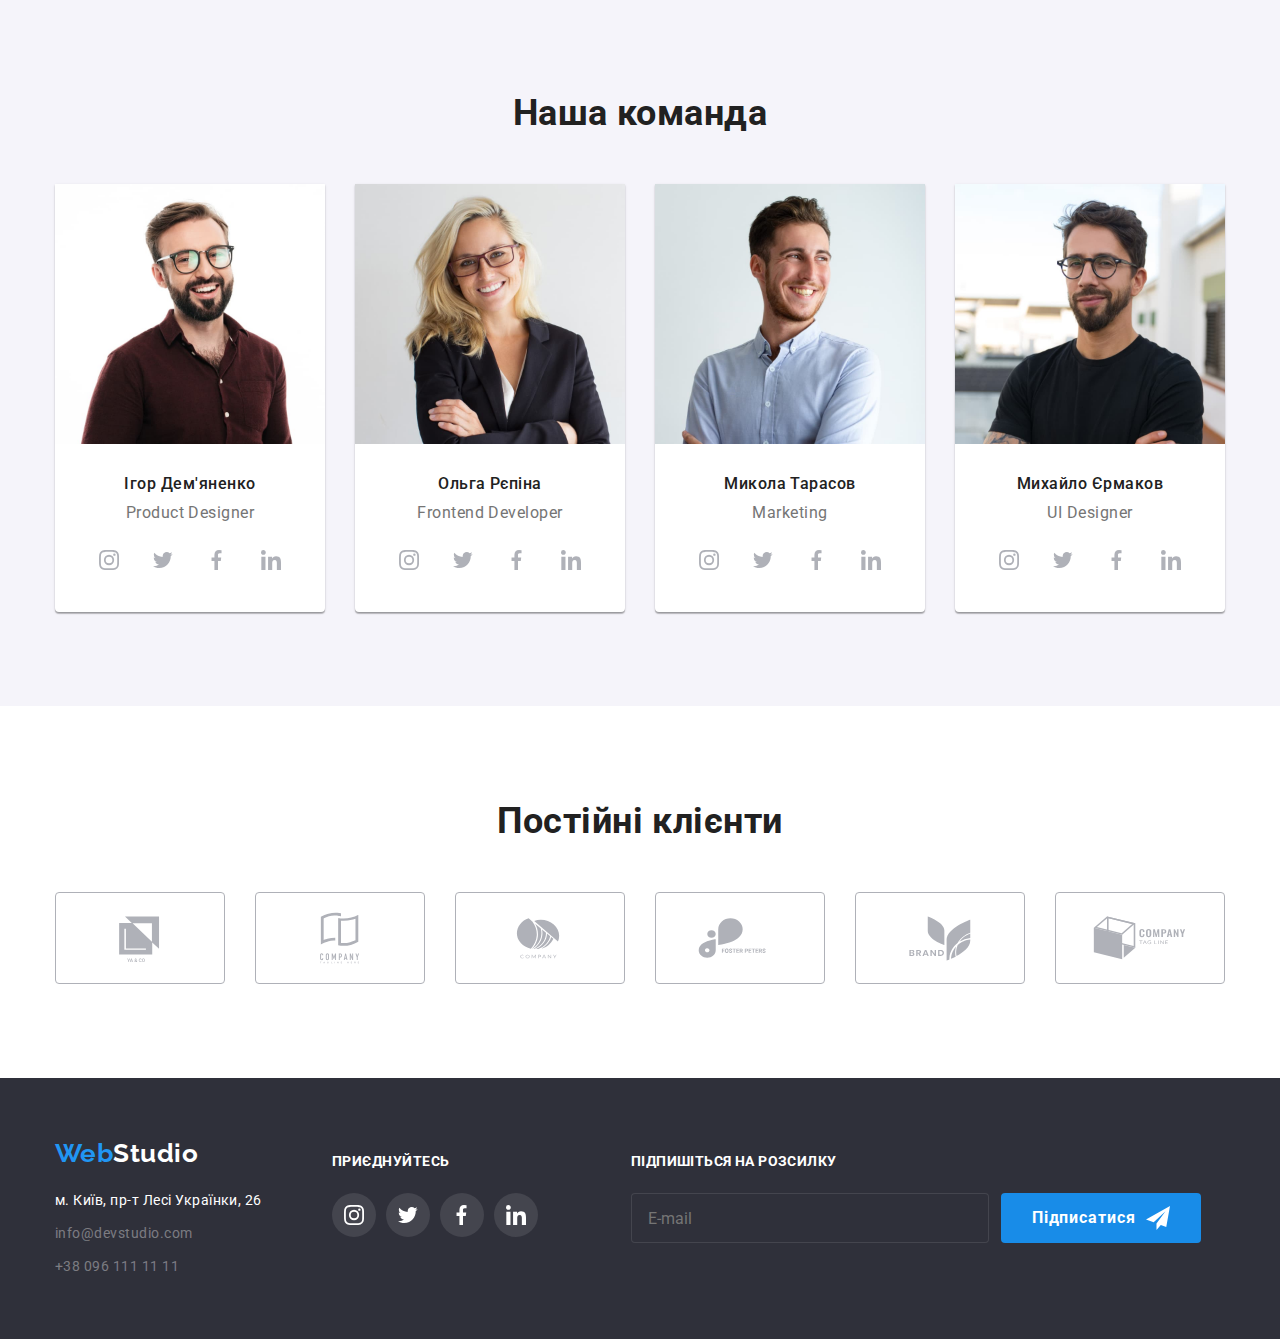
==== commit 55583bb4: "fix footer" ====
--- a/index.html
+++ b/index.html
@@ -519,24 +519,26 @@
 
         <form class="mail-sign">
           <div class="footer-sign">
-            
-            <label
-              ><p class="label-sign-footer">Підпишіться на розсилку</p>
-              <input
-                class="input-sign"
-                type="email"
-                name="sign"
-                placeholder="E-mail"
-              />
-            </label>
+            <p class="label-sign-footer">Підпишіться на розсилку</p>
+
+            <div class="footer-sign-sign">
+              <label>
+                <input
+                  class="input-sign"
+                  type="email"
+                  name="sign"
+                  placeholder="E-mail"
+                />
+              </label>
+
+              <button type="submit" class="button-sign">
+                Підписатися
+                <svg class="icon-sign" width="24px" height="24px">
+                  <use href="./images/icons.svg#icon-send"></use>
+                </svg>
+              </button>
+            </div>
           </div>
-
-          <button type="submit" class="button-sign">
-            Підписатися
-            <svg class="icon-sign" width="24px" height="24px">
-              <use href="./images/icons.svg#icon-send"></use>
-            </svg>
-          </button>
         </form>
       </div>
     </footer>
--- a/css/styles.css
+++ b/css/styles.css
@@ -718,6 +718,7 @@
 .mail-sign {
   display: flex;
   margin-left: 93px;
+  /* align-items: center; */
 }
 
 .label-sign-footer {
@@ -727,8 +728,12 @@
   color: var(--hero-color);
   letter-spacing: 0.03em;
   text-transform: uppercase;
-}
-
+  margin-bottom: 20px;
+}
+.footer-sign-sign {
+  display: flex;
+  justify-content: center;
+}
 .input-sign {
   border: 1px solid transparent;
   width: 358px;
@@ -736,13 +741,14 @@
   border-color: rgba(255, 255, 255, 0.1);
   border-radius: 4px;
   background-color: var(--background-color-hero);
-  margin-top: 20px;
+
+  padding-left: 16px;
+  display: flex;
 }
 .button-sign {
   width: 200px;
   height: 50px;
   margin-left: 12px;
-  margin-top: 54px;
   font-weight: 700;
   font-size: 16px;
   line-height: calc(30 / 16);
